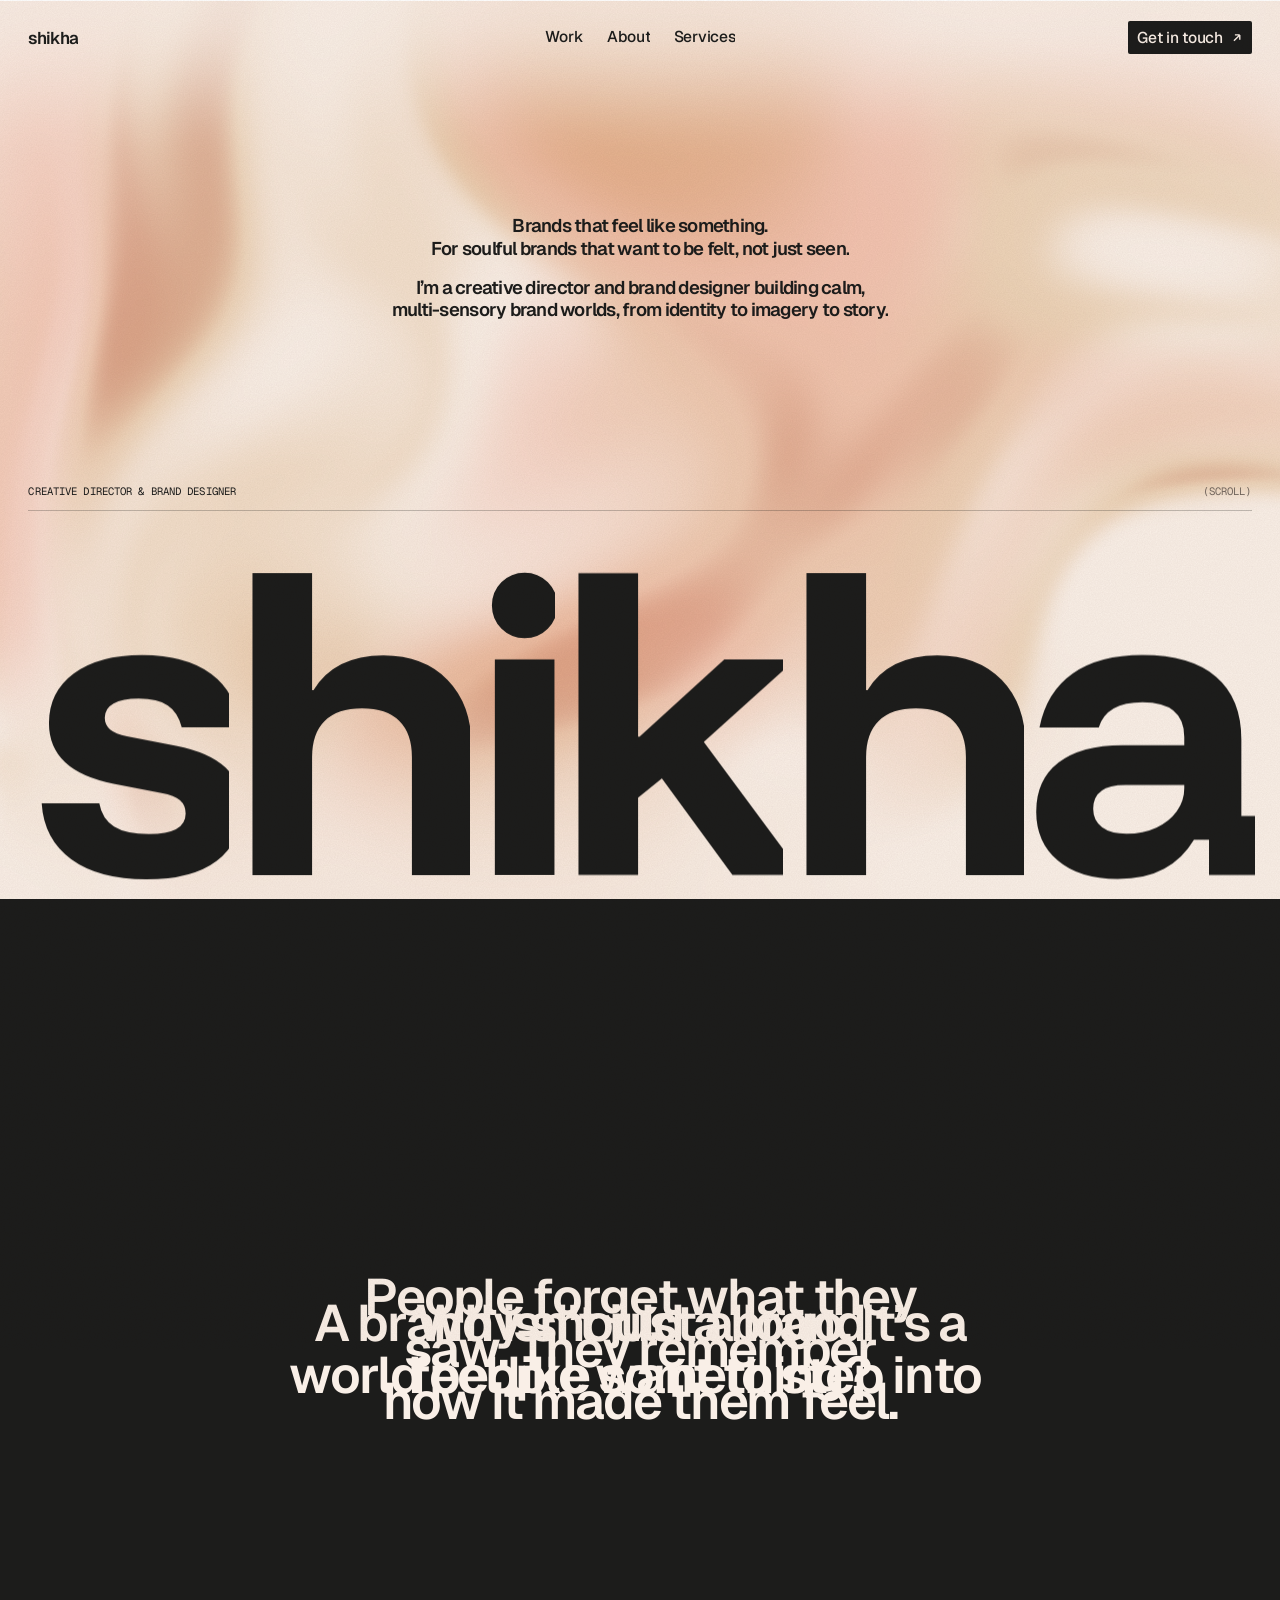
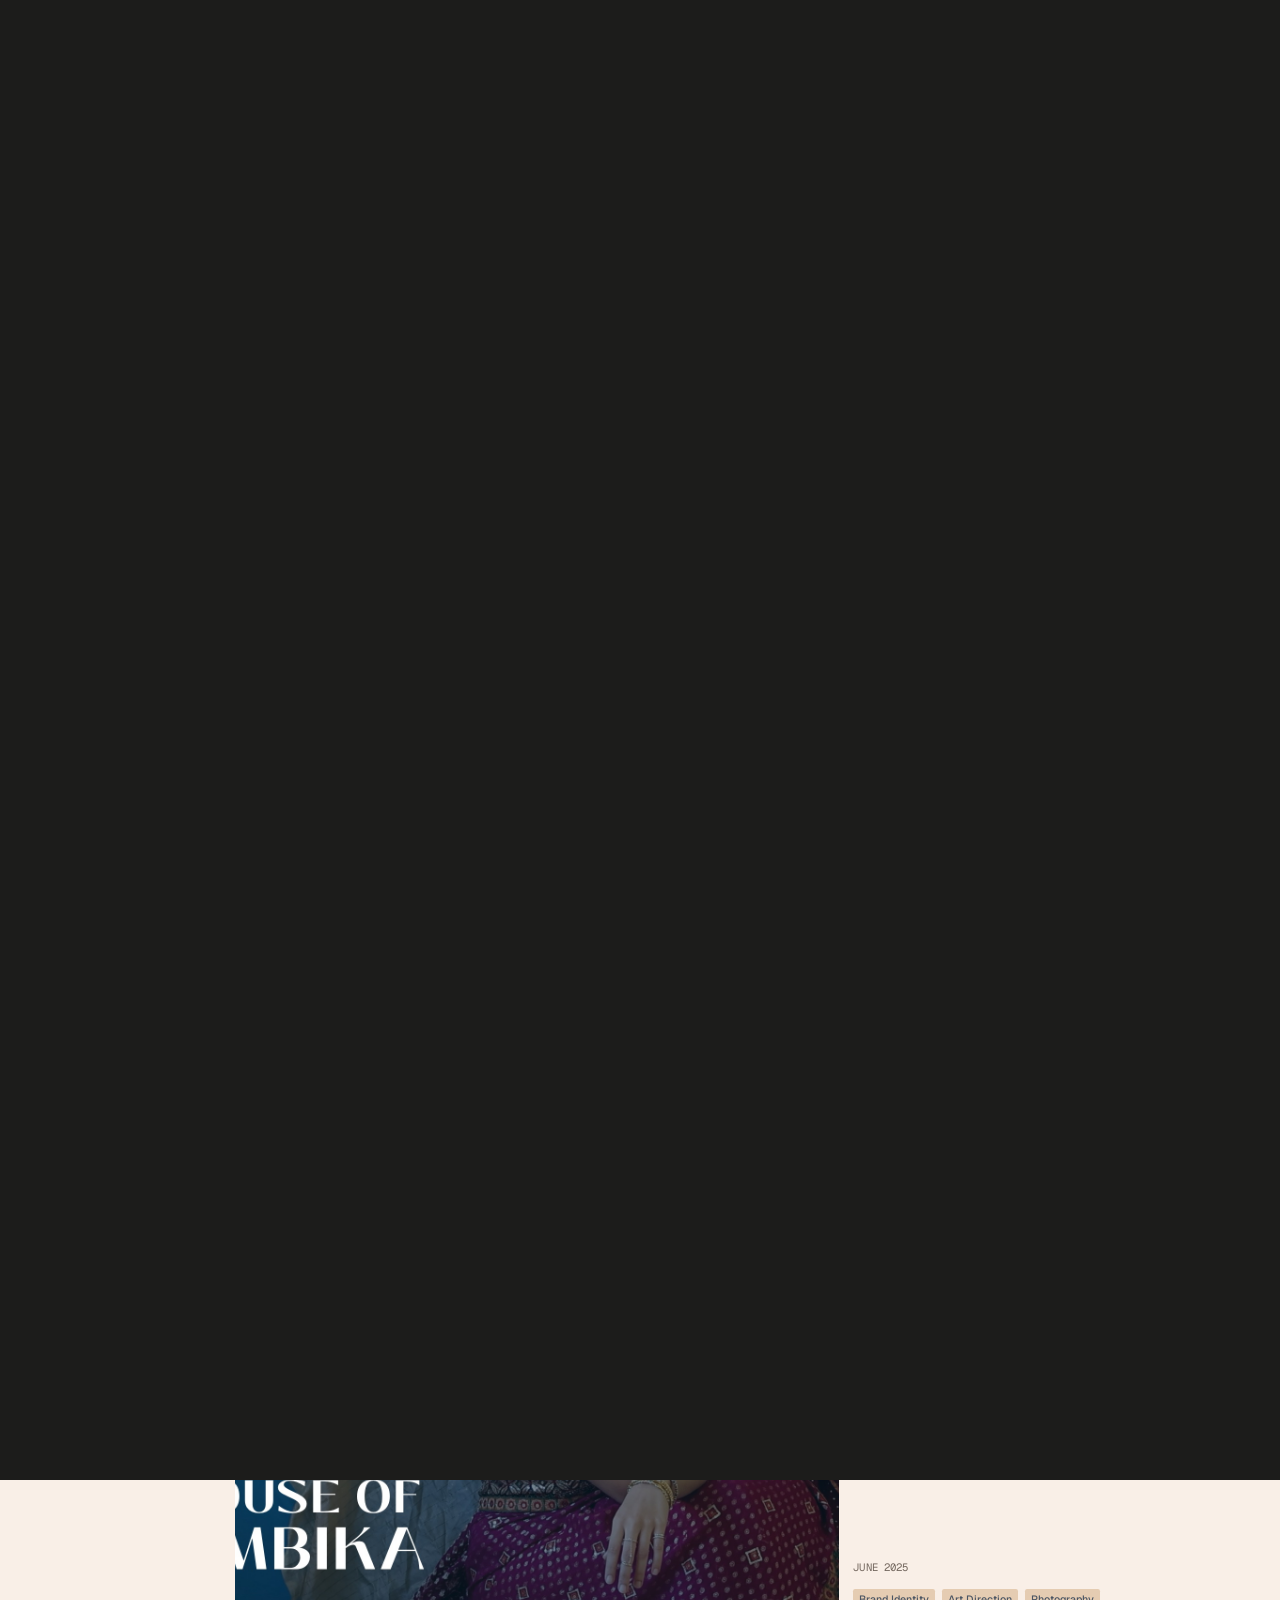
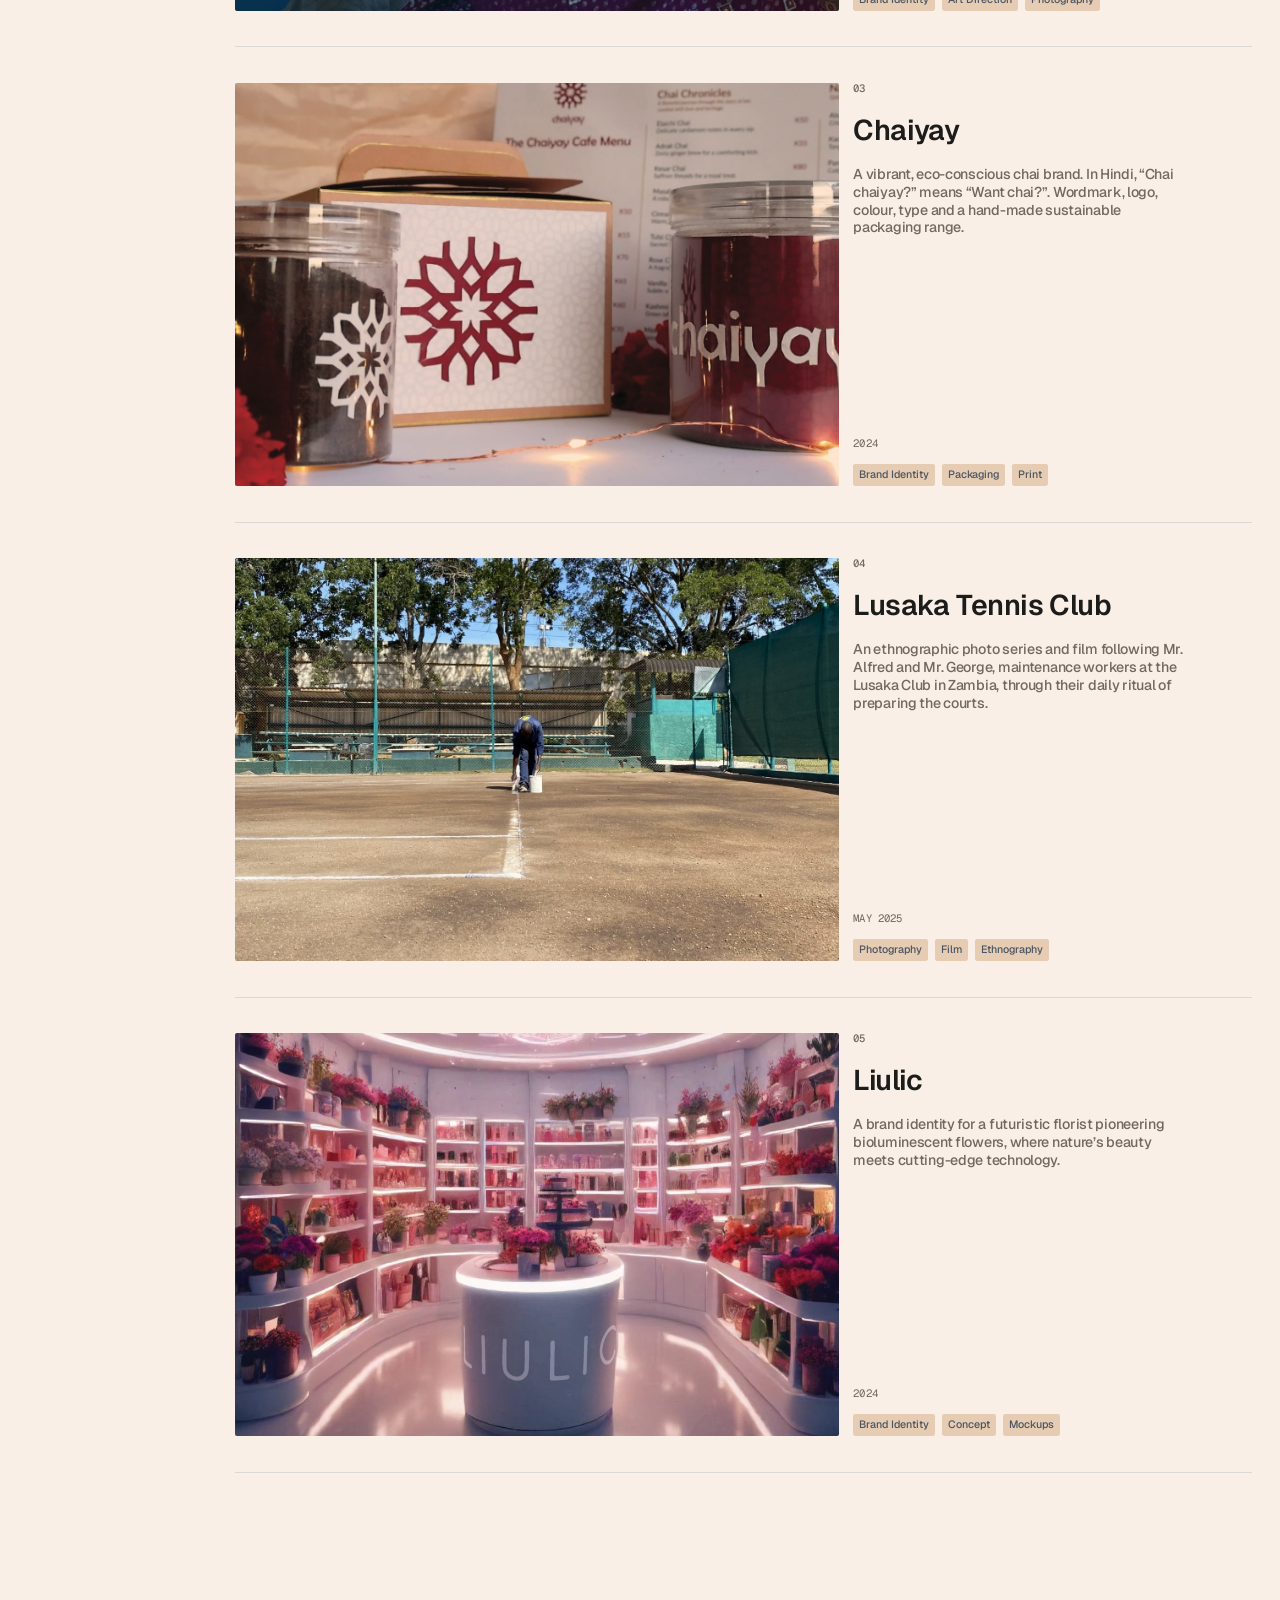
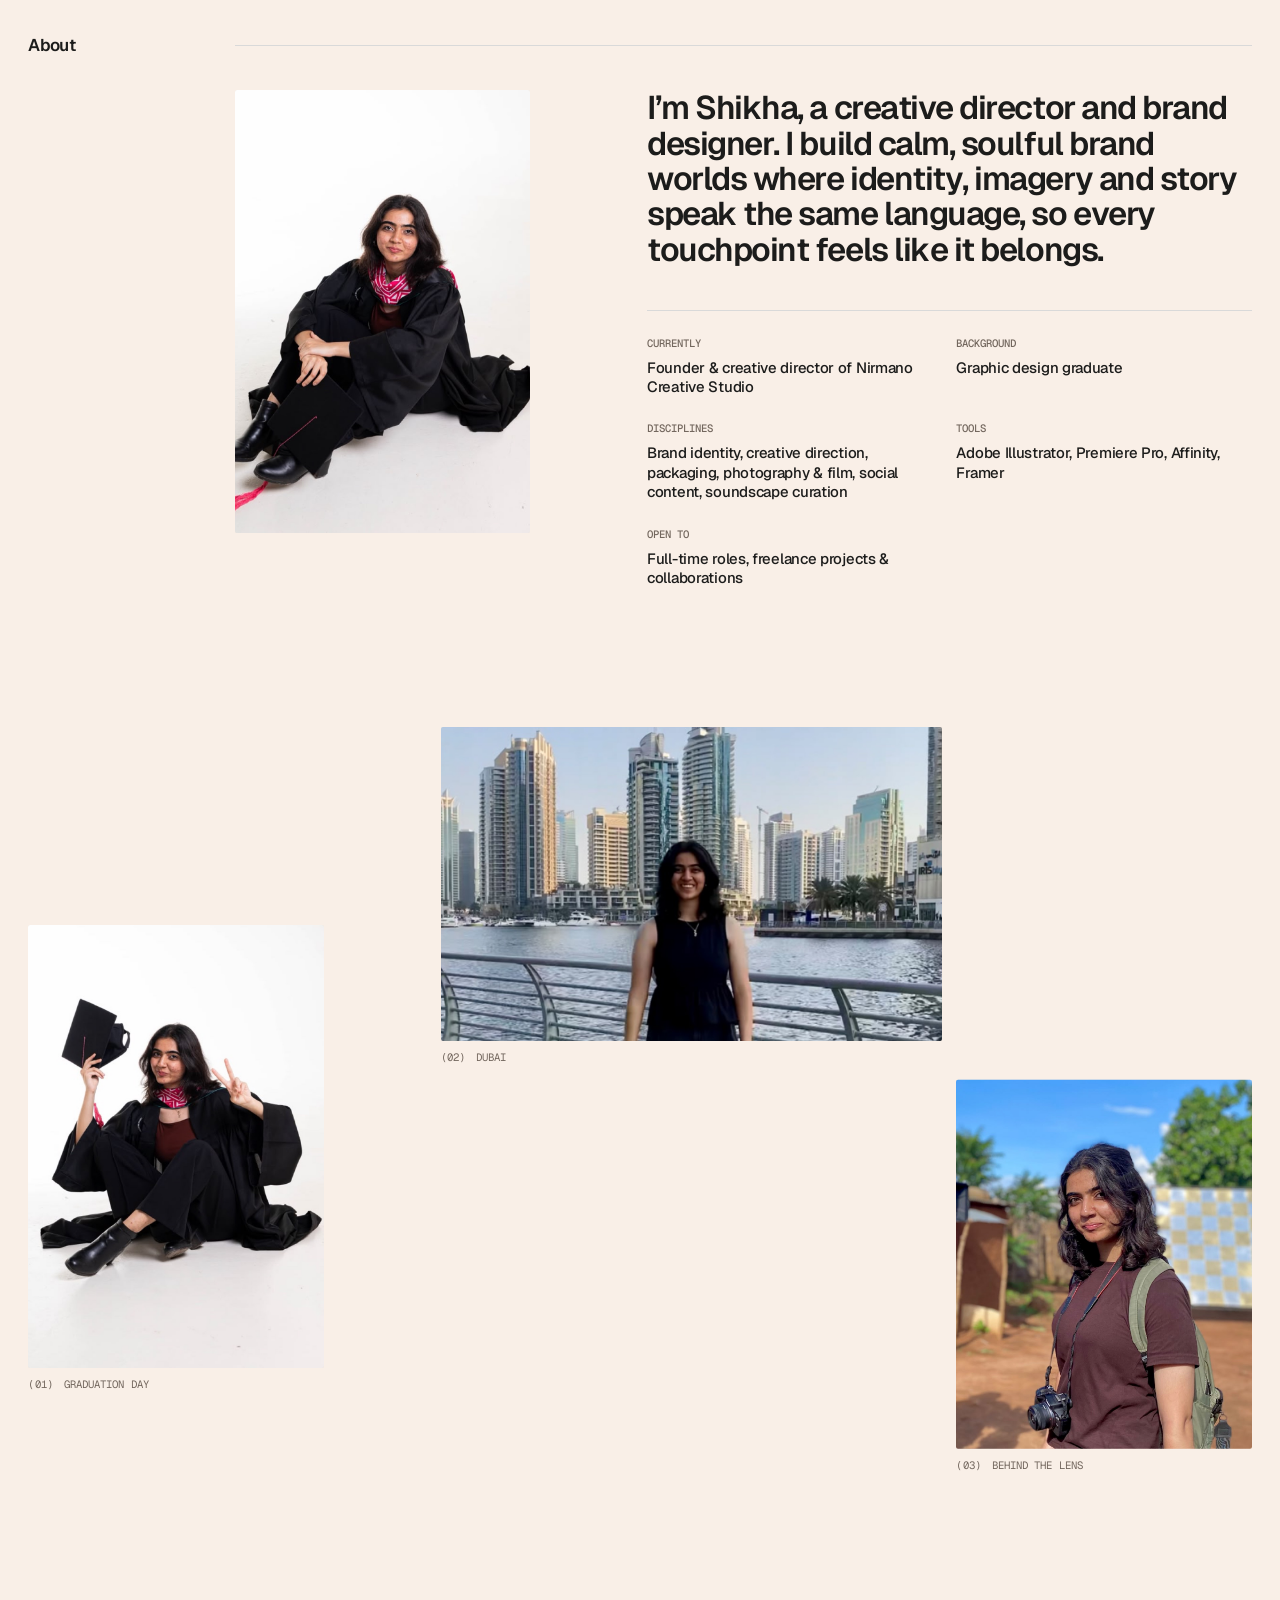
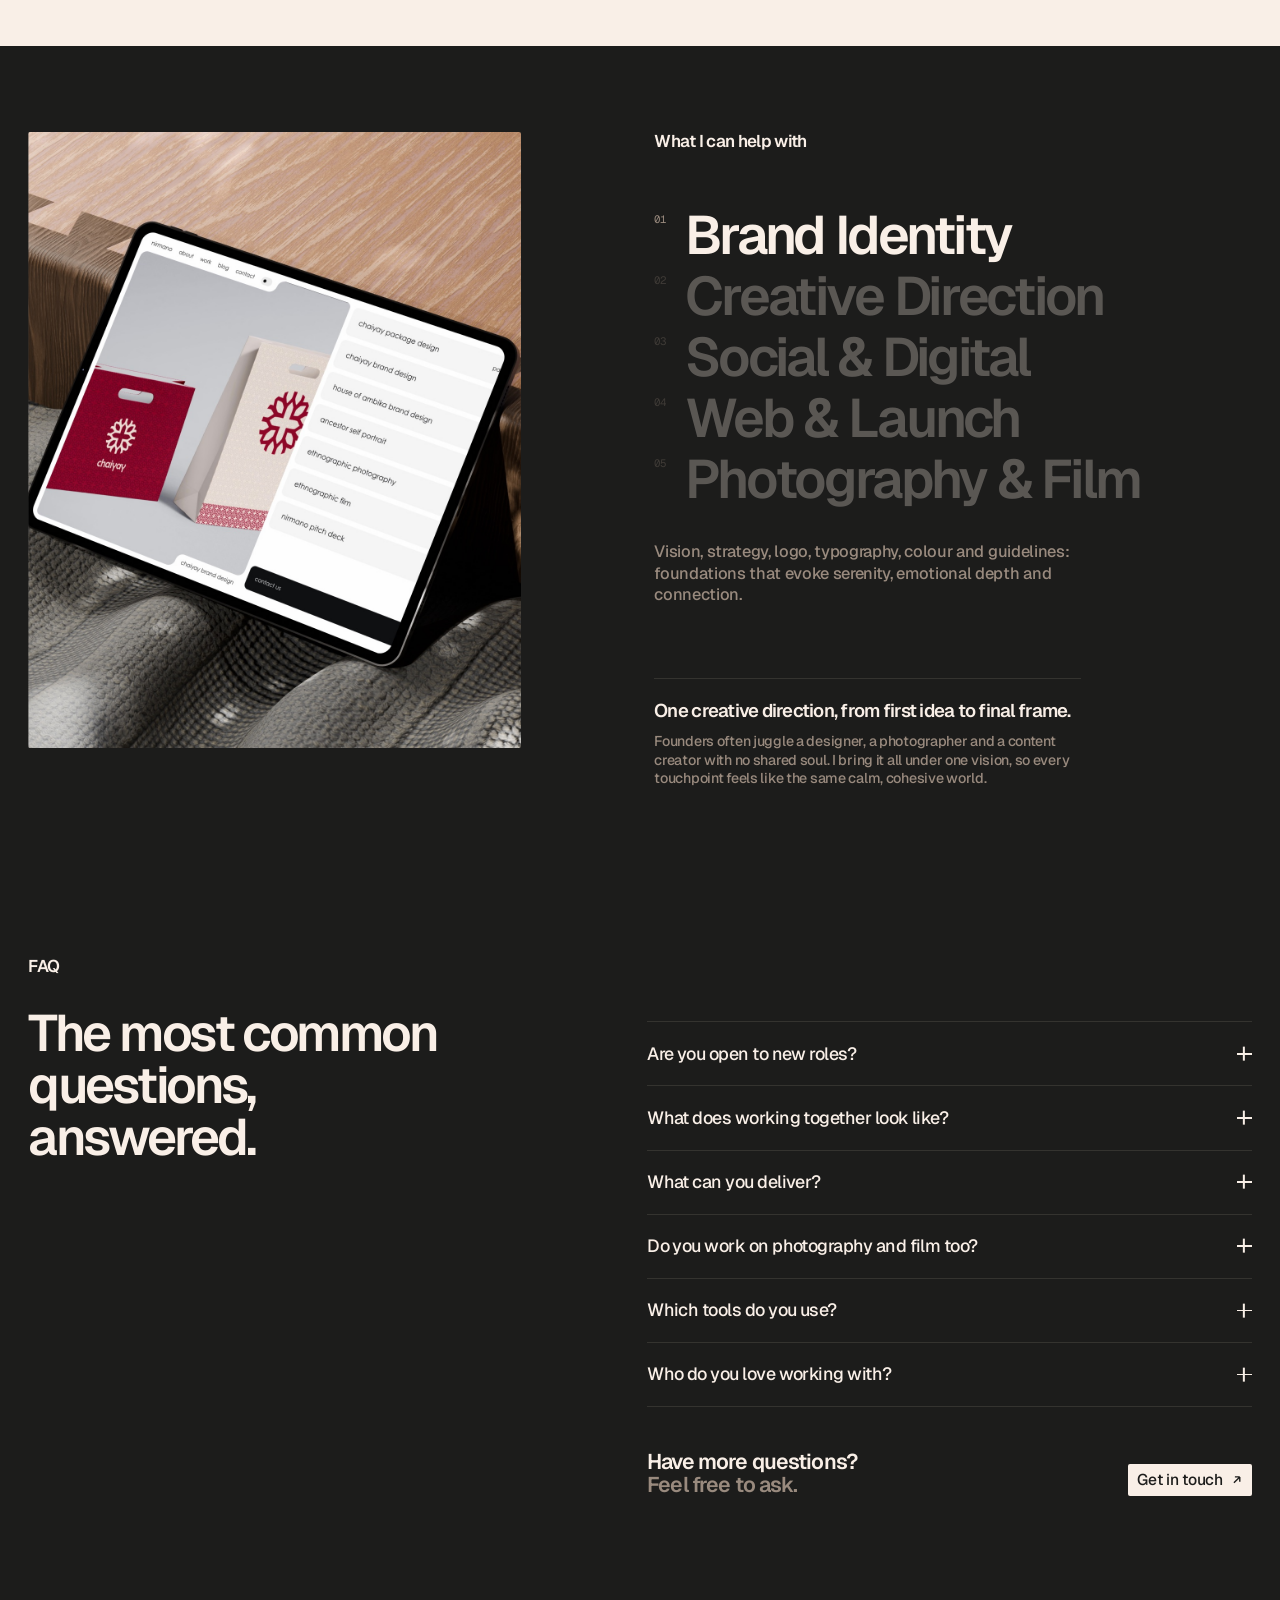
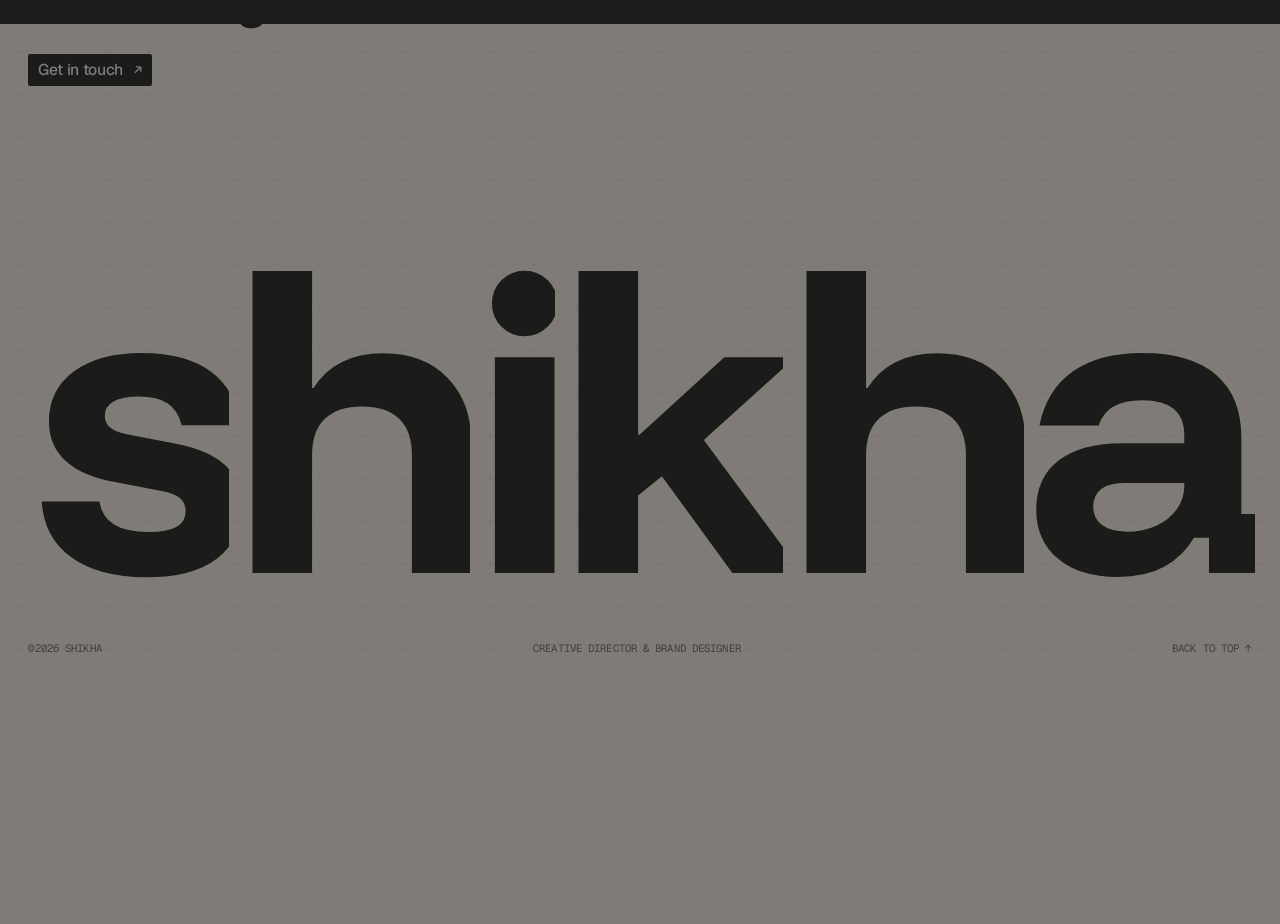
==== index.html @ 26a270e4 "Portfolio site: home, case studies, motion and content Static HTML/CSS/JS portfolio for shikha: WebG" ====
<!DOCTYPE html>
<html lang="en">
<head>
  <meta charset="utf-8">
  <meta name="viewport" content="width=device-width, initial-scale=1, viewport-fit=cover">
  <title>shikha | creative director &amp; brand designer</title>
  <meta name="description" content="shikha is a creative director and brand designer building calm, multi-sensory brand worlds: identity, imagery and story. Founder of Nirmano Creative Studio.">
  <meta name="theme-color" content="#f9efe7">
  <meta property="og:type" content="website">
  <meta property="og:title" content="shikha | creative director &amp; brand designer">
  <meta property="og:description" content="Calm, soulful, multi-sensory brand worlds: identity, imagery and story.">
  <meta property="og:image" content="/assets/og.jpg">
  <meta name="twitter:card" content="summary_large_image">
  <link rel="icon" href="assets/favicon.svg" type="image/svg+xml">
  <link rel="apple-touch-icon" href="assets/apple-touch-icon.png">
  <link rel="preconnect" href="https://fonts.googleapis.com">
  <link rel="preconnect" href="https://fonts.gstatic.com" crossorigin>
  <link href="https://fonts.googleapis.com/css2?family=Funnel+Display:wght@400..800&family=Geist+Mono:wght@400;500&family=Geist:wght@300..700&display=swap" rel="stylesheet">
  <link rel="stylesheet" href="css/style.css">
  <script>document.documentElement.classList.add('js');</script>
  <script type="application/ld+json">
  {
    "@context": "https://schema.org",
    "@type": "Person",
    "name": "shikha",
    "jobTitle": "Creative Director & Brand Designer",
    "sameAs": ["https://www.linkedin.com/in/shikha-j/", "https://www.instagram.com/shikhalogue/"],
    "worksFor": { "@type": "Organization", "name": "Nirmano Creative Studio", "url": "https://nirmanocreativestudio.framer.website/" },
    "knowsAbout": ["Brand Identity", "Creative Direction", "Packaging Design", "Photography", "Film"]
  }
  </script>
</head>
<body data-page="home">
  <div class="grain" aria-hidden="true"></div>

  <!-- Loader -->
  <div class="loader" data-loader aria-hidden="true">
    <div class="loader__bg" data-loader-bg></div>
    <div class="loader__inner">
      <div class="loader__word" data-loader-word>shikha</div>
    </div>
    <div class="loader__bar"><div class="loader__progress" data-loader-progress></div></div>
  </div>

  <div data-chrome-top></div>

  <main id="top">
    <!-- HERO -->
    <section class="hero" data-theme-section="light" data-hero>
      <canvas class="hero__gl" data-hero-gl aria-hidden="true"></canvas>
      <div class="hero__center">
        <h1 class="hero__title" data-hero-title></h1>
        <p class="hero__text" data-hero-text></p>
      </div>
      <div class="hero__bottom container">
        <div class="hero__label-row">
          <span class="mono" data-hero-label></span>
          <span class="mono hero__scroll">(scroll)</span>
        </div>
        <div class="hero__divider" data-hero-divider></div>
        <div class="bigname" data-fit-name data-hero-name aria-hidden="true"></div>
      </div>
      <div class="shutter" data-shutter="cover" data-shutter-color="dark" data-rows="14" data-rows-mobile="8"></div>
    </section>

    <!-- STICKY STATEMENTS -->
    <section class="sticky section-dark" data-theme-section="dark" data-sticky-wrap>
      <div class="sticky__container">
        <div class="sticky__inner" data-sticky-inner></div>
      </div>
    </section>

    <!-- WORK -->
    <section class="work" id="work" data-theme-section="light">
      <div class="shutter shutter--top" data-shutter="reveal" data-shutter-color="dark" data-rows="14" data-rows-mobile="8"></div>
      <div class="container">
        <div class="label-row">
          <div class="label">Selected work</div>
          <div class="label-row__divider"></div>
        </div>
        <div class="work__list" data-work-list></div>
      </div>
    </section>

    <!-- ABOUT -->
    <section class="about" id="about" data-theme-section="light">
      <div class="container">
        <div class="label-row">
          <div class="label">About</div>
          <div class="label-row__divider"></div>
        </div>
        <div class="about__grid">
          <figure class="about__portrait" data-about-portrait></figure>
          <div class="about__content">
            <p class="about__lead" data-highlight data-about-lead></p>
            <dl class="about__facts" data-about-facts></dl>
          </div>
        </div>
        <div class="about__photos" data-about-photos></div>
      </div>
      <div class="shutter shutter--bottom" data-shutter="cover" data-shutter-color="dark" data-rows="14" data-rows-mobile="8"></div>
    </section>

    <!-- SERVICES -->
    <section class="services section-dark" id="services" data-theme-section="dark">
      <div class="container services__grid">
        <div class="services__media" data-services-media></div>
        <div class="services__content">
          <div class="label label--light">What I can help with</div>
          <ol class="services__list" data-services-list></ol>
          <p class="services__detail" data-services-detail aria-live="polite"></p>
          <div class="services__note" data-services-note></div>
        </div>
      </div>
    </section>

    <!-- FAQ -->
    <section class="faq section-dark" data-theme-section="dark">
      <div class="container faq__grid">
        <div class="faq__title-wrap">
          <div class="label label--light">FAQ</div>
          <h2 class="faq__title" data-split="heading">The most common questions, answered.</h2>
        </div>
        <div class="faq__list" data-faq-list></div>
        <div class="faq__cta">
          <p class="faq__cta-text"><span>Have more questions?</span><span class="muted">Feel free to ask.</span></p>
          <button class="btn btn--light" data-modal-open type="button"><span class="btn__text" data-roll>Get in touch</span><svg class="btn__icon" viewBox="0 0 12 12" aria-hidden="true"><path d="M3 9L9 3M9 3H4M9 3V8" fill="none" stroke="currentColor" stroke-width="1.4"/></svg></button>
        </div>
      </div>
    </section>
  </main>

  <div data-chrome-bottom></div>

  <script src="js/vendor/gsap.min.js"></script>
  <script src="js/vendor/ScrollTrigger.min.js"></script>
  <script src="js/vendor/SplitText.min.js"></script>
  <script src="js/vendor/lenis.min.js"></script>
  <script src="js/content.js"></script>
  <script src="js/gradient.js"></script>
  <script src="js/main.js"></script>
</body>
</html>
---- css/style.css ----
/* =====================================================================
   Shikha Jaswal: portfolio
   ===================================================================== */

/* ---------- Tokens & fluid scaling ---------- */
:root {
  --light-bg: #f9efe7;
  --dark-bg: #1c1c1b;
  --lighter-black: #2b2b2b;
  --p: #998a7e;
  --p-dark: #73675e;
  --tag-bg: #e5ccb2;
  --tag-text: #4b5563;
  --divider: #d9d9d9;
  --divider-dark: #34332f;

  --font-sans: 'Geist', Arial, sans-serif;
  --font-mono: 'Geist Mono', ui-monospace, Menlo, monospace;
  --font-display: 'Funnel Display', 'Geist', Arial, sans-serif;

  --ease-out: cubic-bezier(.16, 1, .3, 1);
  --ease-in-out: cubic-bezier(.76, 0, .24, 1);

  --gutter: 2em;
  --gap: 1em;

  /* Fluid type: 16px at a 1440px-wide design, scaling with the viewport */
  --size-unit: 16;
  --size-container-ideal: 1440;
  --size-container-min: 992px;
  --size-container-max: 1920px;
  --size-container: clamp(var(--size-container-min), 100vw, var(--size-container-max));
  --size-font: calc(var(--size-container) / (var(--size-container-ideal) / var(--size-unit)));
}
@media (max-width: 991px) { :root { --size-container-ideal: 834; --size-container-min: 768px; --size-container-max: 991px; } }
@media (max-width: 767px) { :root { --size-container-ideal: 550; --size-container-min: 480px; --size-container-max: 767px; --gutter: 1.25em; } }
@media (max-width: 479px) { :root { --size-container-ideal: 390; --size-container-min: 320px; --size-container-max: 479px; --gutter: 1em; } }

/* ---------- Reset ---------- */
*, *::before, *::after { box-sizing: border-box; }
html, body { margin: 0; padding: 0; }
html { -webkit-text-size-adjust: 100%; background: var(--light-bg); }
body {
  font-family: var(--font-sans);
  font-size: var(--size-font);
  font-weight: 500;
  line-height: 1.4;
  color: var(--dark-bg);
  background: var(--light-bg);
  -webkit-font-smoothing: antialiased;
  -moz-osx-font-smoothing: grayscale;
  overflow-x: clip;
}
h1, h2, h3, h4, p, figure, dl, dd, ol, ul { margin: 0; padding: 0; }
ol, ul { list-style: none; }
a { color: inherit; text-decoration: none; }
button { font: inherit; color: inherit; background: none; border: 0; padding: 0; cursor: pointer; }
img, video { display: block; max-width: 100%; }
::selection { background: var(--tag-bg); color: var(--dark-bg); }
:focus-visible { outline: 2px solid currentColor; outline-offset: 3px; }

/* Lenis */
html.lenis, html.lenis body { height: auto; }
.lenis.lenis-stopped { overflow: clip; }
.lenis.lenis-smooth [data-lenis-prevent] { overscroll-behavior: contain; }

/* Cover the page until JS has rendered (prevents flashes) */
html.js:not(.is-ready) body::after {
  content: ''; position: fixed; inset: 0; z-index: 200; background: var(--light-bg);
}
html.js:not(.is-ready) body[data-page="project"]::after { background: var(--dark-bg); }

/* ---------- Paper grain (whole site) ---------- */
.grain {
  position: fixed; inset: -50%; z-index: 100; pointer-events: none;
  width: 200%; height: 200%;
  background-image: url("data:image/svg+xml,%3Csvg xmlns='http://www.w3.org/2000/svg' width='240' height='240'%3E%3Cfilter id='n'%3E%3CfeTurbulence type='fractalNoise' baseFrequency='.85' numOctaves='3' stitchTiles='stitch'/%3E%3CfeColorMatrix values='0 0 0 0 0.35 0 0 0 0 0.27 0 0 0 0 0.2 0 0 0 .55 0'/%3E%3C/filter%3E%3Crect width='100%25' height='100%25' filter='url(%23n)'/%3E%3C/svg%3E");
  opacity: .22;
  mix-blend-mode: multiply;
}

/* ---------- Layout helpers ---------- */
.container { position: relative; z-index: 1; width: 100%; margin: 0 auto; padding-left: var(--gutter); padding-right: var(--gutter); }
.grid-12 { display: grid; grid-template-columns: repeat(12, minmax(0, 1fr)); column-gap: var(--gap); }
.section-dark { background: var(--dark-bg); color: var(--light-bg); }
.mono { font-family: var(--font-mono); font-size: .75em; font-weight: 400; text-transform: uppercase; letter-spacing: .01em; line-height: 1.2; }
.muted { color: var(--p); }

.label-row { display: grid; grid-template-columns: repeat(12, minmax(0, 1fr)); column-gap: var(--gap); align-items: center; margin-bottom: 2.5em; }
.label { grid-column: 1 / 3; font-size: 1.2em; font-weight: 600; letter-spacing: -.04em; line-height: 1.1; }
.label--light { color: var(--light-bg); }
.label-row__divider { grid-column: 3 / 13; height: 1px; background: var(--divider); transform-origin: left center; }

/* Buttons */
.btn {
  display: inline-flex; align-items: center; gap: .55em;
  background: var(--dark-bg); color: var(--light-bg);
  padding: .4em .55em .4em .6em; border-radius: 2px;
  font-size: 1.1em; font-weight: 500; letter-spacing: -.02em; line-height: 1.3;
  transition: background-color .4s, color .4s;
}
.btn--light { background: var(--light-bg); color: var(--dark-bg); }
.btn__icon { width: .75em; height: .75em; transition: transform .5s var(--ease-out); }
.btn:hover .btn__icon { transform: rotate(45deg); }

.tag { background: var(--tag-bg); color: var(--tag-text); border-radius: .2em; padding: .5em .55em; font-size: .75em; line-height: 1.1; font-weight: 500; white-space: nowrap; }

/* Text roll on hover (letters split by JS) */
.roll { display: inline-flex; overflow: hidden; line-height: 1.3; vertical-align: top; }
.roll__c { display: inline-block; white-space: pre; text-shadow: 0 1.3em currentColor; transition: transform .55s var(--ease-out); transition-delay: calc(var(--i) * 12ms); }
a:hover .roll__c, button:hover .roll__c, [data-roll-hover]:hover .roll__c { transform: translateY(-1.3em); }

/* Underline link */
.u-link { position: relative; }
.u-link::after { content: ''; position: absolute; left: 0; right: 0; bottom: -.05em; height: 1px; background: currentColor; transform: scaleX(0); transform-origin: right; transition: transform .5s var(--ease-out); }
.u-link:hover::after { transform: scaleX(1); transform-origin: left; }

.sr-only { position: absolute !important; width: 1px; height: 1px; padding: 0; margin: -1px; overflow: hidden; clip: rect(0 0 0 0); white-space: nowrap; border: 0; }

/* Split-text helpers */
.line-mask { overflow: clip; padding-bottom: .08em; margin-bottom: -.08em; }

/* =====================================================================
   LOADER
   ===================================================================== */
.loader { position: fixed; inset: 0; z-index: 150; pointer-events: none; }
.loader__bg { position: absolute; inset: 0; background: var(--light-bg); }
.loader__inner { position: absolute; inset: 0; display: grid; place-items: center; }
.loader__word { grid-area: 1 / 1; font-family: var(--font-display); font-weight: 700; font-size: 3.2em; letter-spacing: -.045em; line-height: 1; visibility: hidden; }
.loader__bar { position: absolute; left: var(--gutter); right: var(--gutter); bottom: 2em; height: 1px; background: rgba(28,28,27,.12); }
.loader__progress { height: 100%; background: var(--dark-bg); transform: scaleX(0); transform-origin: left; }
.loader.is-done { display: none; }

/* =====================================================================
   NAV
   ===================================================================== */
.nav {
  position: fixed; top: 0; left: 0; right: 0; z-index: 60;
  display: grid; grid-template-columns: 1fr auto 1fr; align-items: center;
  padding: calc(1.5em + env(safe-area-inset-top, 0px)) var(--gutter) 1.5em;
  color: var(--dark-bg); transition: color .45s;
  pointer-events: none;
}
.nav > * { pointer-events: auto; }
.nav[data-theme-nav="dark"] { color: var(--light-bg); }
.nav__logo { justify-self: start; font-size: 1.2em; font-weight: 600; letter-spacing: -.05em; line-height: 1.2; }
.nav__links { display: flex; gap: 1.5em; font-size: 1.1em; letter-spacing: -.02em; }
.nav__right { justify-self: end; display: flex; align-items: center; gap: .75em; }
.nav .btn { transition: background-color .45s, color .45s; }
.nav[data-theme-nav="dark"] .btn { background: var(--light-bg); color: var(--dark-bg); }
.nav__menu-btn { display: none; font-size: 1.1em; }

.menu {
  position: fixed; inset: 0; z-index: 55; background: var(--dark-bg); color: var(--light-bg);
  display: flex; flex-direction: column; justify-content: flex-end; gap: 2em;
  padding: 6em var(--gutter) calc(2em + env(safe-area-inset-bottom, 0px));
  clip-path: inset(0 0 100% 0); transition: clip-path .7s var(--ease-in-out); visibility: hidden;
}
.menu.is-open { clip-path: inset(0 0 0 0); visibility: visible; }
.menu__links { display: flex; flex-direction: column; gap: .1em; font-size: 3.4em; font-weight: 600; letter-spacing: -.05em; line-height: 1.05; }
.menu__social { display: flex; gap: 1.25em; font-size: 1.1em; color: var(--p); }

/* =====================================================================
   HERO
   ===================================================================== */
.hero { position: relative; height: 100svh; min-height: 34em; overflow: hidden; background: var(--light-bg); display: flex; flex-direction: column; }
.hero__gl { position: absolute; inset: 0; width: 100%; height: 100%; }
.hero__center {
  position: relative; flex: 1 1 auto; z-index: 2;
  display: flex; flex-direction: column; align-items: center; justify-content: center; gap: 1.2em;
  padding: 5em var(--gutter) 1.5em; text-align: center; pointer-events: none;
}
.hero__title, .hero__text { font-size: 1.3em; font-weight: 600; letter-spacing: -.04em; line-height: 1.2; max-width: 27em; }
.hero__title span { display: block; }
.hero__bottom { position: relative; z-index: 2; padding-bottom: 1.25em; }
.hero__label-row { display: flex; justify-content: space-between; align-items: flex-end; }
.hero__divider { height: 1px; background: rgba(28,28,27,.25); margin: .9em 0 .6em; transform-origin: left center; }
.hero__scroll { color: var(--p-dark); }

.bigname {
  font-family: var(--font-display); font-weight: 700; letter-spacing: -.055em; line-height: .78;
  white-space: nowrap; display: flex; justify-content: space-between; gap: .25em;
  font-size: 15vw; /* refined by JS to fit the width exactly */
  padding-top: .06em;
}
.bigname__word { display: inline-flex; }
.bigname .char-mask { overflow: clip; display: inline-block; padding-bottom: .2em; margin-bottom: -.2em; }
.bigname .char { display: inline-block; will-change: transform; }

/* =====================================================================
   SHUTTER TRANSITIONS
   ===================================================================== */
.shutter { position: absolute; inset: 0; z-index: 10; pointer-events: none; display: flex; flex-direction: column; }
.shutter--top { bottom: auto; height: 100vh; }
.shutter--bottom { top: auto; height: 100vh; }
.shutter__row { flex: 1 1 0; background: var(--dark-bg); transform: scaleY(0); margin-bottom: -1px; will-change: transform; }
.shutter[data-shutter-color="light"] .shutter__row { background: var(--light-bg); }
.shutter[data-shutter="reveal"] .shutter__row { transform: scaleY(1); transform-origin: top center; }
.shutter[data-shutter="cover"] .shutter__row { transform-origin: bottom center; }

/* =====================================================================
   STICKY STATEMENTS
   ===================================================================== */
.sticky { position: relative; height: 320vh; background: var(--dark-bg); margin-top: -1px; }
.sticky__container { position: sticky; top: 0; height: 100vh; height: 100svh; display: flex; align-items: center; justify-content: center; padding: 0 var(--gutter); }
.sticky__inner { display: grid; width: 100%; max-width: 50em; text-align: center; }
.sticky__el {
  grid-area: 1 / 1; align-self: center;
  color: var(--light-bg); font-size: 3.6em; font-weight: 600; letter-spacing: -.045em; line-height: 1.02;
  user-select: none; visibility: hidden; text-wrap: balance;
}
.sticky__el .word { white-space: nowrap; }

/* =====================================================================
   WORK
   ===================================================================== */
.work { position: relative; background: var(--light-bg); padding: 7em 0 4em; }
.work__list { display: flex; flex-direction: column; }
.work__item { display: grid; grid-template-columns: repeat(12, minmax(0, 1fr)); column-gap: var(--gap); cursor: pointer; }
.work__media { grid-column: 3 / 9; position: relative; overflow: clip; border-radius: 2px; aspect-ratio: 3 / 2; background: #e9dccf; }
.work__parallax { position: absolute; left: 0; right: 0; top: -9%; bottom: -9%; }
.work__img { width: 100%; height: 100%; object-fit: cover; transition: filter .45s, transform 1.2s var(--ease-out); }
.work__video, .work__slides { position: absolute; inset: 0; z-index: 2; opacity: 0; transition: opacity .45s; pointer-events: none; }
.work__video { width: 100%; height: 100%; object-fit: cover; }
.work__slides img { position: absolute; inset: 0; width: 100%; height: 100%; object-fit: cover; opacity: 0; }
.work__slides img.is-active { opacity: 1; }
.work__item.is-hover .work__img { filter: blur(6px); transform: scale(1.04); }
.work__item.is-hover .work__video, .work__item.is-hover .work__slides { opacity: 1; }

.work__desc { grid-column: 9 / 13; display: flex; flex-direction: column; justify-content: space-between; gap: 2em; }
.work__head { display: flex; flex-direction: column; gap: 1.5em; letter-spacing: -.04em; }
.work__num { font-family: var(--font-mono); font-size: .75em; line-height: 1; color: var(--p-dark); letter-spacing: 0; }
.work__title { font-size: 2em; font-weight: 600; line-height: 1.05; }
.work__p { color: var(--p-dark); line-height: 1.25; max-width: 23.5em; letter-spacing: -.02em; }
.work__meta { display: flex; flex-direction: column; gap: 1em; }
.work__year { color: var(--p-dark); }
.work__tags { display: flex; flex-wrap: wrap; gap: .5em; }
.work__divider-row { display: grid; grid-template-columns: repeat(12, minmax(0, 1fr)); column-gap: var(--gap); }
.work__divider { grid-column: 3 / 13; height: 1px; background: var(--divider); margin: 2.5em 0; transform-origin: left center; }

/* Custom cursor */
.cursor { position: fixed; top: 0; left: 0; z-index: 90; pointer-events: none; }
.cursor__pill {
  display: inline-flex; align-items: center; gap: .5em;
  background: var(--dark-bg); color: var(--light-bg);
  padding: .5em .65em; border-radius: 2px; font-size: .95em; font-weight: 500; letter-spacing: -.02em; white-space: nowrap;
  transform: translate(14px, 14px) scale(0); transform-origin: top left;
  transition: transform .45s var(--ease-out), background-color .3s, color .3s;
}
.cursor[data-state="active"] .cursor__pill { transform: translate(14px, 14px) scale(1); }
.cursor[data-state="active-edge"] .cursor__pill { transform: translate(calc(-100% - 14px), 14px) scale(1); transform-origin: top right; }
.cursor[data-theme="on-image"] .cursor__pill { background: var(--light-bg); color: var(--dark-bg); }

/* =====================================================================
   ABOUT
   ===================================================================== */
.about { position: relative; background: var(--light-bg); padding: 5em 0 16em; }
.about__grid { display: grid; grid-template-columns: repeat(12, minmax(0, 1fr)); column-gap: var(--gap); align-items: start; }
.about__portrait { grid-column: 3 / 6; position: relative; overflow: clip; border-radius: 2px; aspect-ratio: 2 / 3; background: #ece2d8; }
.about__portrait img, .about__photo-media img { position: absolute; left: 0; width: 100%; top: -8%; height: 116%; object-fit: cover; }
.about__content { grid-column: 7 / 13; display: flex; flex-direction: column; gap: 3em; }
.about__lead { font-size: 2.3em; font-weight: 600; letter-spacing: -.045em; line-height: 1.08; }
.about__facts { display: grid; grid-template-columns: 1fr 1fr; gap: 1.75em var(--gap); border-top: 1px solid var(--divider); padding-top: 1.75em; }
.about__facts div { display: flex; flex-direction: column; gap: .5em; }
.about__facts dt { font-family: var(--font-mono); font-size: .75em; text-transform: uppercase; color: var(--p-dark); }
.about__facts dd { font-size: 1.05em; line-height: 1.3; letter-spacing: -.02em; }
.about__photos { display: grid; grid-template-columns: repeat(12, minmax(0, 1fr)); column-gap: var(--gap); margin-top: 9em; align-items: start; }
.about__photo { display: flex; flex-direction: column; gap: .7em; }
.about__photo-media { position: relative; overflow: clip; border-radius: 2px; background: #ece2d8; }
.about__photo:nth-child(1) { grid-column: 1 / 4; margin-top: 12em; }
.about__photo:nth-child(1) .about__photo-media { aspect-ratio: 2 / 3; }
.about__photo:nth-child(2) { grid-column: 5 / 10; }
.about__photo:nth-child(2) .about__photo-media { aspect-ratio: 16 / 10; }
.about__photo:nth-child(3) { grid-column: 10 / 13; margin-top: 22em; }
.about__photo:nth-child(3) .about__photo-media { aspect-ratio: 4 / 5; }
.about__photo figcaption { display: flex; gap: 1em; color: var(--p-dark); }

/* =====================================================================
   SERVICES
   ===================================================================== */
.services { position: relative; padding: 6em 0 7em; margin-top: -1px; }
.services__grid { display: grid; grid-template-columns: repeat(12, minmax(0, 1fr)); column-gap: 2em; align-items: start; }
.services__media { grid-column: 1 / 6; position: sticky; top: 6em; aspect-ratio: 4 / 5; border-radius: 2px; overflow: hidden; background: var(--lighter-black); }
.services__item { position: absolute; inset: 0; clip-path: inset(100% 0 0 0); }
.services__item.is-active { z-index: 2; }
.services__item img, .services__item video { width: 100%; height: 100%; object-fit: cover; }
.services__content { grid-column: 7 / 13; display: flex; flex-direction: column; min-height: 100%; }
.services__list { margin-top: 1.1em; display: flex; flex-direction: column; gap: .12em; font-size: 3.8em; font-weight: 600; letter-spacing: -.05em; line-height: .95; }
.services__list li { display: flex; align-items: flex-start; gap: .35em; opacity: .28; transition: opacity .45s; cursor: default; padding-bottom: .06em; }
.services__list li.is-active { opacity: 1; }
.services__list .services__num { font-family: var(--font-mono); font-size: .2em; font-weight: 400; letter-spacing: 0; padding-top: .35em; color: var(--p); }
.services__detail { margin-top: 2em; max-width: 26em; min-height: 4em; color: var(--p); font-size: 1.15em; line-height: 1.3; letter-spacing: -.02em; }
.services__note { margin-top: 5em; padding-top: 1.5em; border-top: 1px solid var(--divider-dark); max-width: 30em; display: flex; flex-direction: column; gap: .75em; letter-spacing: -.02em; line-height: 1.3; }
.services__note strong { font-size: 1.3em; font-weight: 600; letter-spacing: -.04em; line-height: 1.15; }
.services__note p { color: var(--p); }

/* =====================================================================
   FAQ
   ===================================================================== */
.faq { position: relative; padding: 5em 0 9em; margin-top: -1px; }
.faq__grid { display: grid; grid-template-columns: repeat(12, minmax(0, 1fr)); column-gap: var(--gap); align-items: start; }
.faq__title-wrap { grid-column: 1 / 6; position: sticky; top: 7em; }
.faq__title { margin-top: .6em; font-size: 3.6em; font-weight: 600; letter-spacing: -.05em; line-height: 1.02; max-width: 8em; }
.faq__list { grid-column: 7 / 13; margin-top: 4.5em; border-bottom: 1px solid var(--divider-dark); }
.faq__item { border-top: 1px solid var(--divider-dark); }
.faq__q { width: 100%; display: flex; justify-content: space-between; align-items: center; gap: 1em; padding: 1.15em 0; text-align: left; font-size: 1.25em; font-weight: 500; letter-spacing: -.03em; line-height: 1.25; }
.faq__icon { position: relative; flex: 0 0 auto; width: .8em; height: .8em; }
.faq__icon::before, .faq__icon::after { content: ''; position: absolute; left: 0; right: 0; top: 50%; height: 1.5px; margin-top: -.75px; background: currentColor; transition: transform .5s var(--ease-out); }
.faq__icon::after { transform: rotate(90deg); }
.faq__item.is-open .faq__icon::after { transform: rotate(0deg); }
.faq__a { height: 0; overflow: hidden; }
.faq__a p { padding: 0 2.5em 1.6em 0; color: var(--p); line-height: 1.4; max-width: 34em; letter-spacing: -.01em; font-size: 1.05em; }
.faq__cta { grid-column: 7 / 13; margin-top: 3em; display: flex; justify-content: space-between; align-items: flex-end; gap: 2em; }
.faq__cta-text { display: flex; flex-direction: column; font-size: 1.5em; font-weight: 600; letter-spacing: -.04em; line-height: 1.1; }

/* =====================================================================
   FOOTER
   ===================================================================== */
.footer { position: relative; overflow: hidden; background: var(--light-bg); color: var(--dark-bg); }
.footer__inner { position: relative; min-height: 100svh; display: flex; flex-direction: column; justify-content: space-between; gap: 5em; padding: 7em var(--gutter) calc(1.25em + env(safe-area-inset-bottom, 0px)); }
.footer__dots { position: absolute; inset: 0; width: 100%; height: 100%; pointer-events: none; }
.footer__top { position: relative; display: grid; grid-template-columns: repeat(12, minmax(0, 1fr)); column-gap: var(--gap); row-gap: 4em; }
.footer__cta { grid-column: 1 / 7; display: flex; flex-direction: column; align-items: flex-start; gap: 1.75em; }
.footer__cta h2 { font-size: 3.6em; font-weight: 600; letter-spacing: -.05em; line-height: 1.02; max-width: 9.5em; }
.footer__cols { grid-column: 8 / 13; display: grid; grid-template-columns: repeat(3, minmax(0, 1fr)); gap: var(--gap); }
.footer__col { display: flex; flex-direction: column; align-items: flex-start; gap: .35em; font-size: 1.1em; letter-spacing: -.02em; }
.footer__col .mono { color: var(--p-dark); margin-bottom: .9em; font-size: .7em; }
.footer__copy-email { color: var(--p-dark); font-size: .85em; text-align: left; overflow-wrap: anywhere; }
.footer__bottom-wrap { position: relative; display: flex; flex-direction: column; gap: calc(1.25em + 3.4vw); }
.footer__bottom { display: flex; justify-content: space-between; align-items: center; gap: 1em; color: var(--p-dark); }
.footer__dark { position: absolute; inset: 0; background: var(--dark-bg); pointer-events: none; opacity: 0; z-index: 3; }

/* =====================================================================
   MODAL (Get in touch)
   ===================================================================== */
.modal { position: fixed; inset: 0; z-index: 95; display: grid; place-items: center; padding: var(--gutter); visibility: hidden; pointer-events: none; }
.modal.is-open { visibility: visible; pointer-events: auto; }
.modal__backdrop { position: absolute; inset: 0; background: rgba(28, 28, 27, .45); backdrop-filter: blur(8px); -webkit-backdrop-filter: blur(8px); opacity: 0; transition: opacity .5s; }
.modal.is-open .modal__backdrop { opacity: 1; }
.modal__card {
  position: relative; width: 100%; max-width: 42em; max-height: 90svh; overflow: auto;
  background: var(--dark-bg); color: var(--light-bg); border: 1px solid var(--lighter-black); border-radius: .5em;
  padding: 1.75em; display: flex; flex-direction: column; gap: 2.5em;
  transform: translateY(1.5em) scale(.98); opacity: 0; transition: transform .6s var(--ease-out), opacity .4s;
}
.modal.is-open .modal__card { transform: none; opacity: 1; }
.modal__head { display: flex; justify-content: space-between; align-items: flex-start; gap: 1em; }
.modal__close { width: 2em; height: 2em; display: grid; place-items: center; border-radius: 2px; background: var(--lighter-black); transition: transform .5s var(--ease-out); }
.modal__close:hover { transform: rotate(90deg); }
.modal__close svg { width: .9em; height: .9em; }
.modal__title { font-size: 2.8em; font-weight: 600; letter-spacing: -.05em; line-height: 1.02; }
.modal__text { color: var(--p); font-size: 1.1em; line-height: 1.35; max-width: 28em; letter-spacing: -.02em; }
.modal__rows { display: flex; flex-direction: column; }
.modal__row { display: flex; justify-content: space-between; align-items: center; gap: 1em; padding: 1em 0; border-top: 1px solid var(--lighter-black); font-size: 1.35em; letter-spacing: -.03em; }
.modal__row:last-child { border-bottom: 1px solid var(--lighter-black); }
.modal__row .mono { color: var(--p); font-size: .55em; }
.modal__row-left { display: flex; flex-direction: column; gap: .2em; }
.modal__copy { font-family: var(--font-mono); font-size: .55em; text-transform: uppercase; padding: .6em .7em; border-radius: 2px; background: var(--lighter-black); white-space: nowrap; }
.modal__arrow { width: .7em; height: .7em; transition: transform .5s var(--ease-out); }
.modal__row:hover .modal__arrow { transform: rotate(45deg); }

/* =====================================================================
   PAGE TRANSITION
   ===================================================================== */
.transition { position: fixed; inset: 0; z-index: 140; pointer-events: none; display: flex; flex-direction: column; }
.transition__row { flex: 1 1 0; background: var(--dark-bg); transform: scaleY(0); transform-origin: bottom center; margin-bottom: -1px; }
body[data-page="project"] .transition__row { transform: scaleY(1); }

/* =====================================================================
   CASE STUDY
   ===================================================================== */
.cs-hero { padding: 8.5em 0 3.5em; background: var(--light-bg); }
.cs-hero__top { display: flex; justify-content: space-between; align-items: center; margin-bottom: 3.5em; }
.cs-back { display: inline-flex; align-items: center; gap: .4em; font-size: 1.1em; letter-spacing: -.02em; }
.cs-back__arrow { transition: transform .5s var(--ease-out); }
.cs-back:hover .cs-back__arrow { transform: translateX(-.25em); }
.cs-title { font-family: var(--font-display); font-weight: 700; font-size: 8.4em; letter-spacing: -.035em; line-height: .86; text-wrap: balance; padding-bottom: .05em; }
.cs-hero__grid { display: grid; grid-template-columns: repeat(12, minmax(0, 1fr)); column-gap: var(--gap); margin-top: 3.5em; padding-top: 1.75em; border-top: 1px solid var(--divider); }
.cs-intro { grid-column: 1 / 8; font-size: 1.6em; font-weight: 600; letter-spacing: -.045em; line-height: 1.15; }
.cs-facts { grid-column: 9 / 13; display: flex; flex-direction: column; gap: 1.25em; }
.cs-facts div { display: grid; grid-template-columns: 7em 1fr; gap: 1em; align-items: baseline; }
.cs-facts dt { font-family: var(--font-mono); font-size: .75em; text-transform: uppercase; color: var(--p-dark); }
.cs-facts dd { letter-spacing: -.02em; line-height: 1.3; }
.cs-facts .work__tags { margin-top: .25em; }
.cs-facts .btn { align-self: flex-start; margin-top: .5em; }

.cs-cover { position: relative; margin: 0 var(--gutter); height: 82vh; min-height: 26em; overflow: clip; border-radius: 2px; background: #e9dccf; }
.cs-cover img { position: absolute; left: 0; width: 100%; top: -10%; height: 120%; object-fit: cover; }

.cs-body { padding: 1em 0 9em; background: var(--light-bg); }
.cs-block { margin-top: var(--gap); }
.cs-block--text, .cs-block--quote { margin: 7em 0 6em; }
.cs-media { position: relative; overflow: clip; border-radius: 2px; background: #e9dccf; }
.cs-media img, .cs-media video { width: 100%; height: auto; }
.cs-media--fill img, .cs-media--fill video { position: absolute; inset: 0; height: 100%; object-fit: cover; }
.cs-fig { display: flex; flex-direction: column; gap: .7em; }
.cs-fig figcaption { color: var(--p-dark); }
.cs-pair { display: grid; grid-template-columns: 1fr 1fr; gap: var(--gap); align-items: start; }
.cs-text { display: grid; grid-template-columns: repeat(12, minmax(0, 1fr)); column-gap: var(--gap); }
.cs-text h2 { grid-column: 1 / 4; font-size: 1.2em; font-weight: 600; letter-spacing: -.04em; padding-top: .4em; }
.cs-text p { grid-column: 4 / 12; font-size: 2.2em; font-weight: 600; letter-spacing: -.045em; line-height: 1.12; }
.cs-quote { display: grid; grid-template-columns: repeat(12, minmax(0, 1fr)); column-gap: var(--gap); }
.cs-quote blockquote { grid-column: 2 / 12; margin: 0; font-size: 3em; font-weight: 600; letter-spacing: -.045em; line-height: 1.05; }
.cs-quote cite { grid-column: 2 / 12; margin-top: 1.5em; font-style: normal; color: var(--p-dark); }
.cs-reels { display: grid; grid-template-columns: repeat(4, minmax(0, 1fr)); gap: var(--gap); }
.cs-reels .cs-media { aspect-ratio: 9 / 19.5; border-radius: 1.1em; }
.cs-video { position: relative; }
.cs-video__btn { position: absolute; right: 1em; bottom: 1em; z-index: 2; }

.cs-next { position: relative; padding: 6em 0 7em; overflow: hidden; }
.cs-next__link { display: block; }
.cs-next__top { display: flex; justify-content: space-between; align-items: center; margin-bottom: 2em; color: var(--p); }
.cs-next__title { font-family: var(--font-display); font-weight: 700; font-size: 8.4em; letter-spacing: -.035em; line-height: .86; display: inline-flex; align-items: flex-end; gap: .15em; text-wrap: balance; }
.cs-next__arrow { width: .45em; height: .45em; margin-bottom: .12em; transition: transform .6s var(--ease-out); flex: 0 0 auto; }
.cs-next__link:hover .cs-next__arrow { transform: rotate(45deg); }
.cs-next__media { margin-top: 3em; aspect-ratio: 21 / 9; overflow: clip; border-radius: 2px; position: relative; background: var(--lighter-black); }
.cs-next__media img { position: absolute; left: 0; width: 100%; top: -12%; height: 124%; object-fit: cover; transition: transform 1.2s var(--ease-out); }
.cs-next__link:hover .cs-next__media img { transform: scale(1.03); }

/* =====================================================================
   RESPONSIVE
   ===================================================================== */
@media (max-width: 991px) {
  .work__media { grid-column: 1 / 8; }
  .work__desc { grid-column: 8 / 13; }
  .work__divider { grid-column: 1 / 13; }
  .label { grid-column: 1 / 4; }
  .label-row__divider { grid-column: 4 / 13; }
  .about__portrait { grid-column: 1 / 5; }
  .about__content { grid-column: 6 / 13; }
  .services__media { grid-column: 1 / 6; }
  .services__list { font-size: 3em; }
  .faq__title-wrap { grid-column: 1 / 13; position: static; }
  .faq__list, .faq__cta { grid-column: 1 / 13; }
  .faq__list { margin-top: 3em; }
  .footer__cta { grid-column: 1 / 13; }
  .footer__cols { grid-column: 1 / 13; }
  .cs-intro { grid-column: 1 / 13; }
  .cs-facts { grid-column: 1 / 13; margin-top: 2.5em; }
  .cs-title, .cs-next__title { font-size: 6.4em; }
  .cs-text h2 { grid-column: 1 / 13; margin-bottom: 1em; }
  .cs-text p { grid-column: 1 / 13; }
  .cs-quote blockquote, .cs-quote cite { grid-column: 1 / 13; }
}

@media (max-width: 767px) {
  .nav { grid-template-columns: 1fr auto; padding-top: calc(1.1em + env(safe-area-inset-top, 0px)); padding-bottom: 1.1em; }
  .nav__links { display: none; }
  .nav__right .btn:not(.nav__menu-btn) { display: none; }
  .nav__menu-btn { display: inline-flex; }
  .hero__center { text-align: left; align-items: flex-start; }
  .hero__title, .hero__text { font-size: 1.35em; }
  .work { padding-top: 5em; }
  .label-row { margin-bottom: 1.75em; }
  .label { grid-column: 1 / 6; }
  .label-row__divider { grid-column: 6 / 13; }
  .work__item { row-gap: 1.25em; cursor: pointer; }
  .work__media, .work__desc { grid-column: 1 / 13; }
  .work__desc { gap: 1.5em; }
  .work__head { gap: 1em; }
  .work__title { font-size: 1.8em; }
  .about { padding-bottom: 12em; }
  .about__portrait { grid-column: 1 / 13; aspect-ratio: 4 / 5; margin-bottom: 2.5em; }
  .about__content { grid-column: 1 / 13; }
  .about__lead { font-size: 1.8em; }
  .about__facts { grid-template-columns: 1fr; }
  .about__photos { margin-top: 4em; row-gap: 2em; }
  .about__photo:nth-child(1) { grid-column: 1 / 7; margin-top: 4em; }
  .about__photo:nth-child(2) { grid-column: 1 / 13; grid-row: 1; }
  .about__photo:nth-child(3) { grid-column: 7 / 13; margin-top: 0; }
  .services__grid { row-gap: 2.5em; }
  .services__media { grid-column: 1 / 13; position: relative; top: auto; aspect-ratio: 4 / 4.4; }
  .services__content { grid-column: 1 / 13; }
  .services__list { font-size: 2.6em; }
  .services__note { margin-top: 3em; }
  .faq__title { font-size: 2.6em; }
  .faq__cta { flex-direction: column; align-items: flex-start; }
  .footer__inner { gap: 4em; padding-top: 6em; }
  .footer__cta h2 { font-size: 2.6em; }
  .footer__cols { grid-template-columns: 1fr 1fr; row-gap: 2em; }
  .footer__col:last-child { grid-column: 1 / -1; }
  .footer__bottom { flex-wrap: wrap; }
  .modal__title { font-size: 2.2em; }
  .cs-hero { padding-top: 7em; }
  .cs-title, .cs-next__title { font-size: 4em; }
  .cs-intro { font-size: 1.35em; }
  .cs-facts div { grid-template-columns: 6.5em 1fr; }
  .cs-cover { height: 60vh; min-height: 0; }
  .cs-pair { grid-template-columns: 1fr; }
  .cs-text p { font-size: 1.6em; }
  .cs-quote blockquote { font-size: 2em; }
  .cs-block--text, .cs-block--quote { margin: 4.5em 0 4em; }
  .cs-reels { grid-template-columns: 1fr 1fr; }
  .cs-next__media { aspect-ratio: 4 / 3; }
}

@media (hover: none), (pointer: coarse) {
  .work__item { cursor: pointer; }
  .cursor { display: none; }
}

@media (prefers-reduced-motion: reduce) {
  *, *::before, *::after { transition-duration: .01ms !important; animation-duration: .01ms !important; }
  .shutter { display: none; }
  .sticky { height: auto; padding: 6em 0; }
  .sticky__container { position: relative; height: auto; }
  .sticky__inner { gap: 2em; }
  .sticky__el { grid-area: auto; visibility: visible; }
}
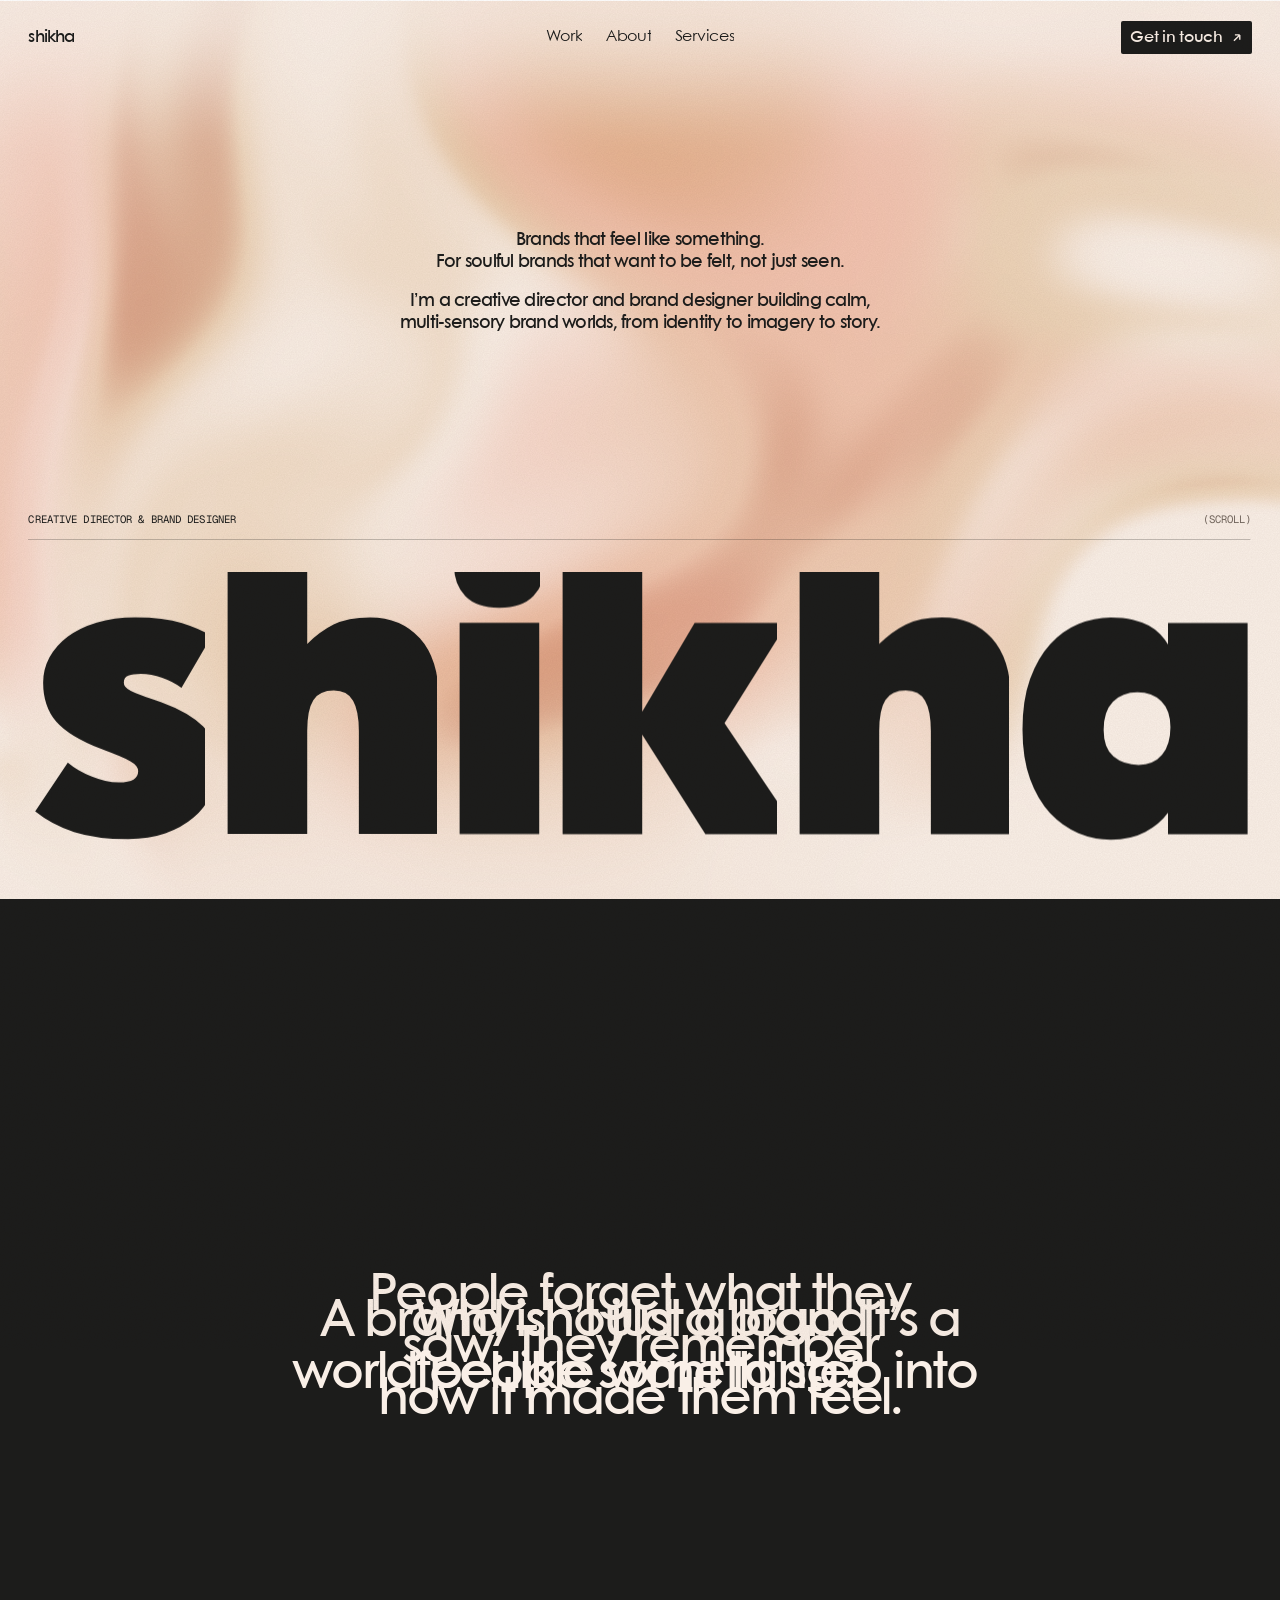
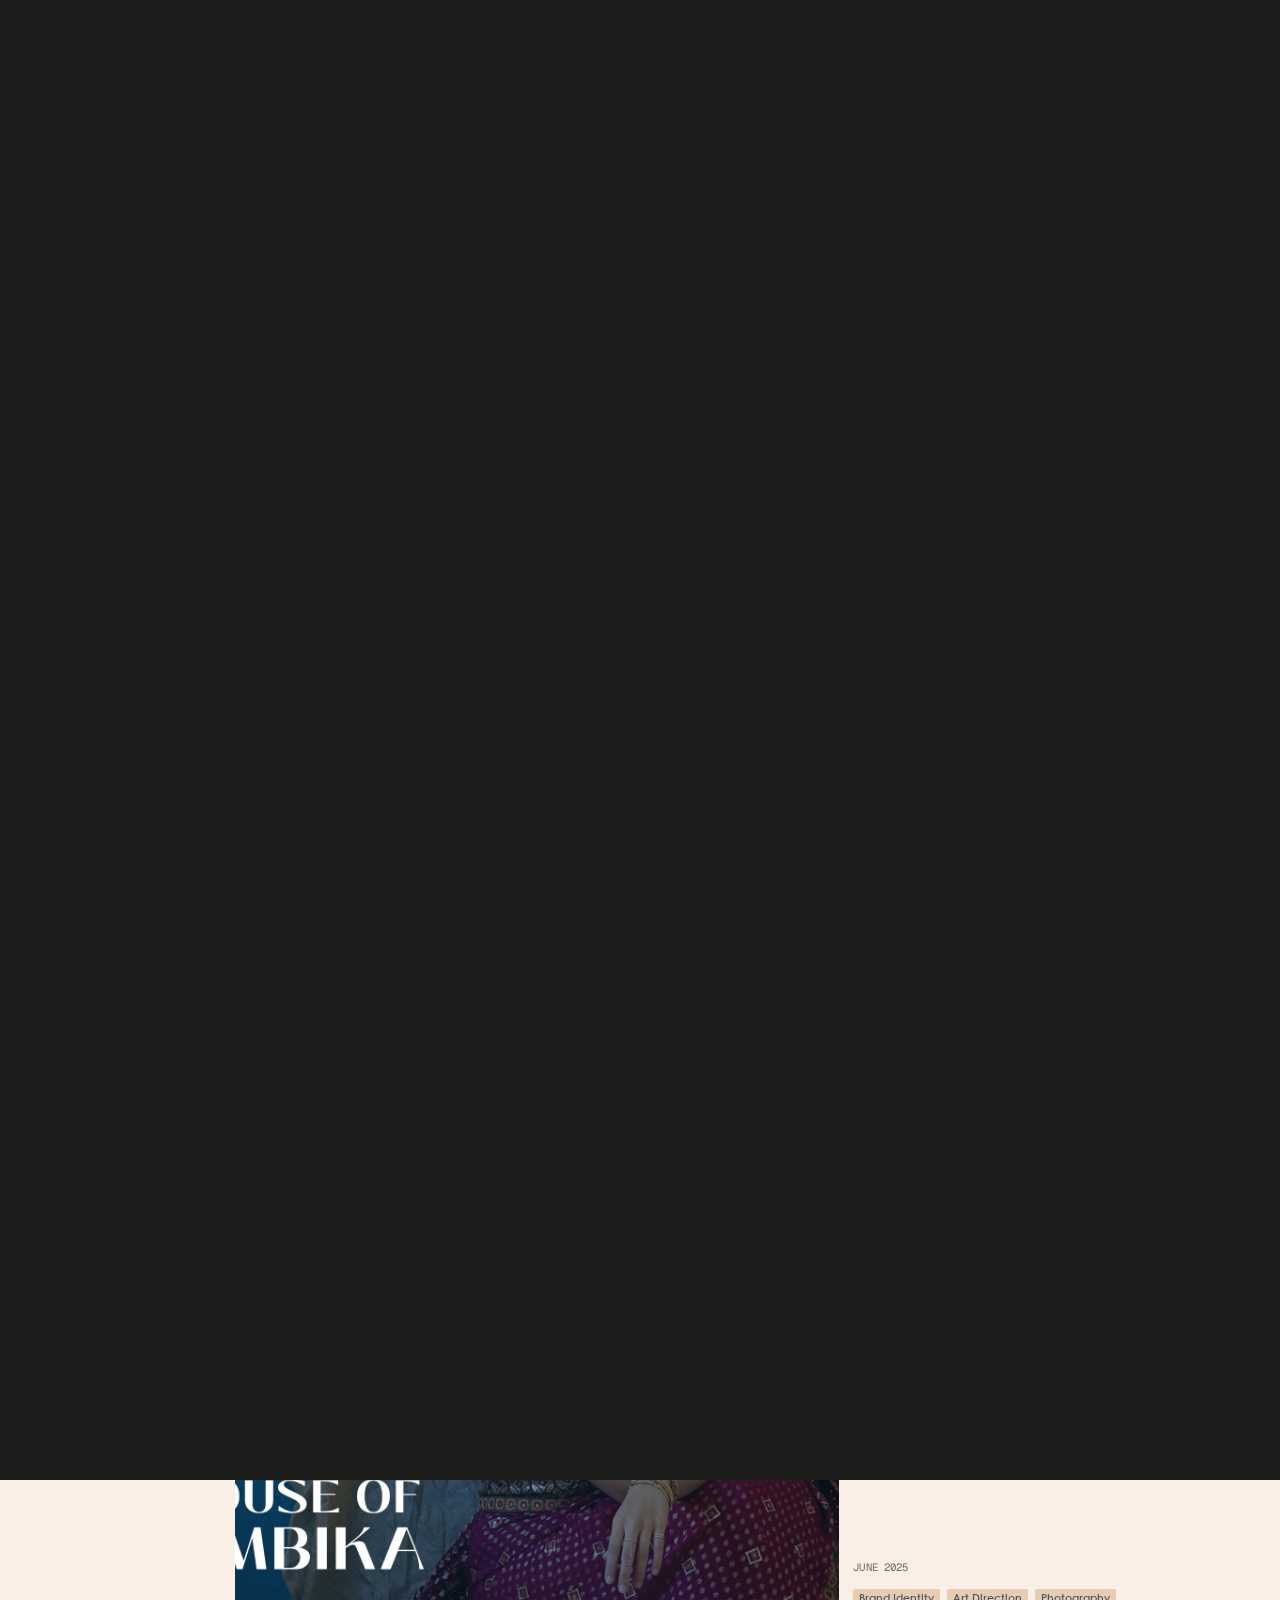
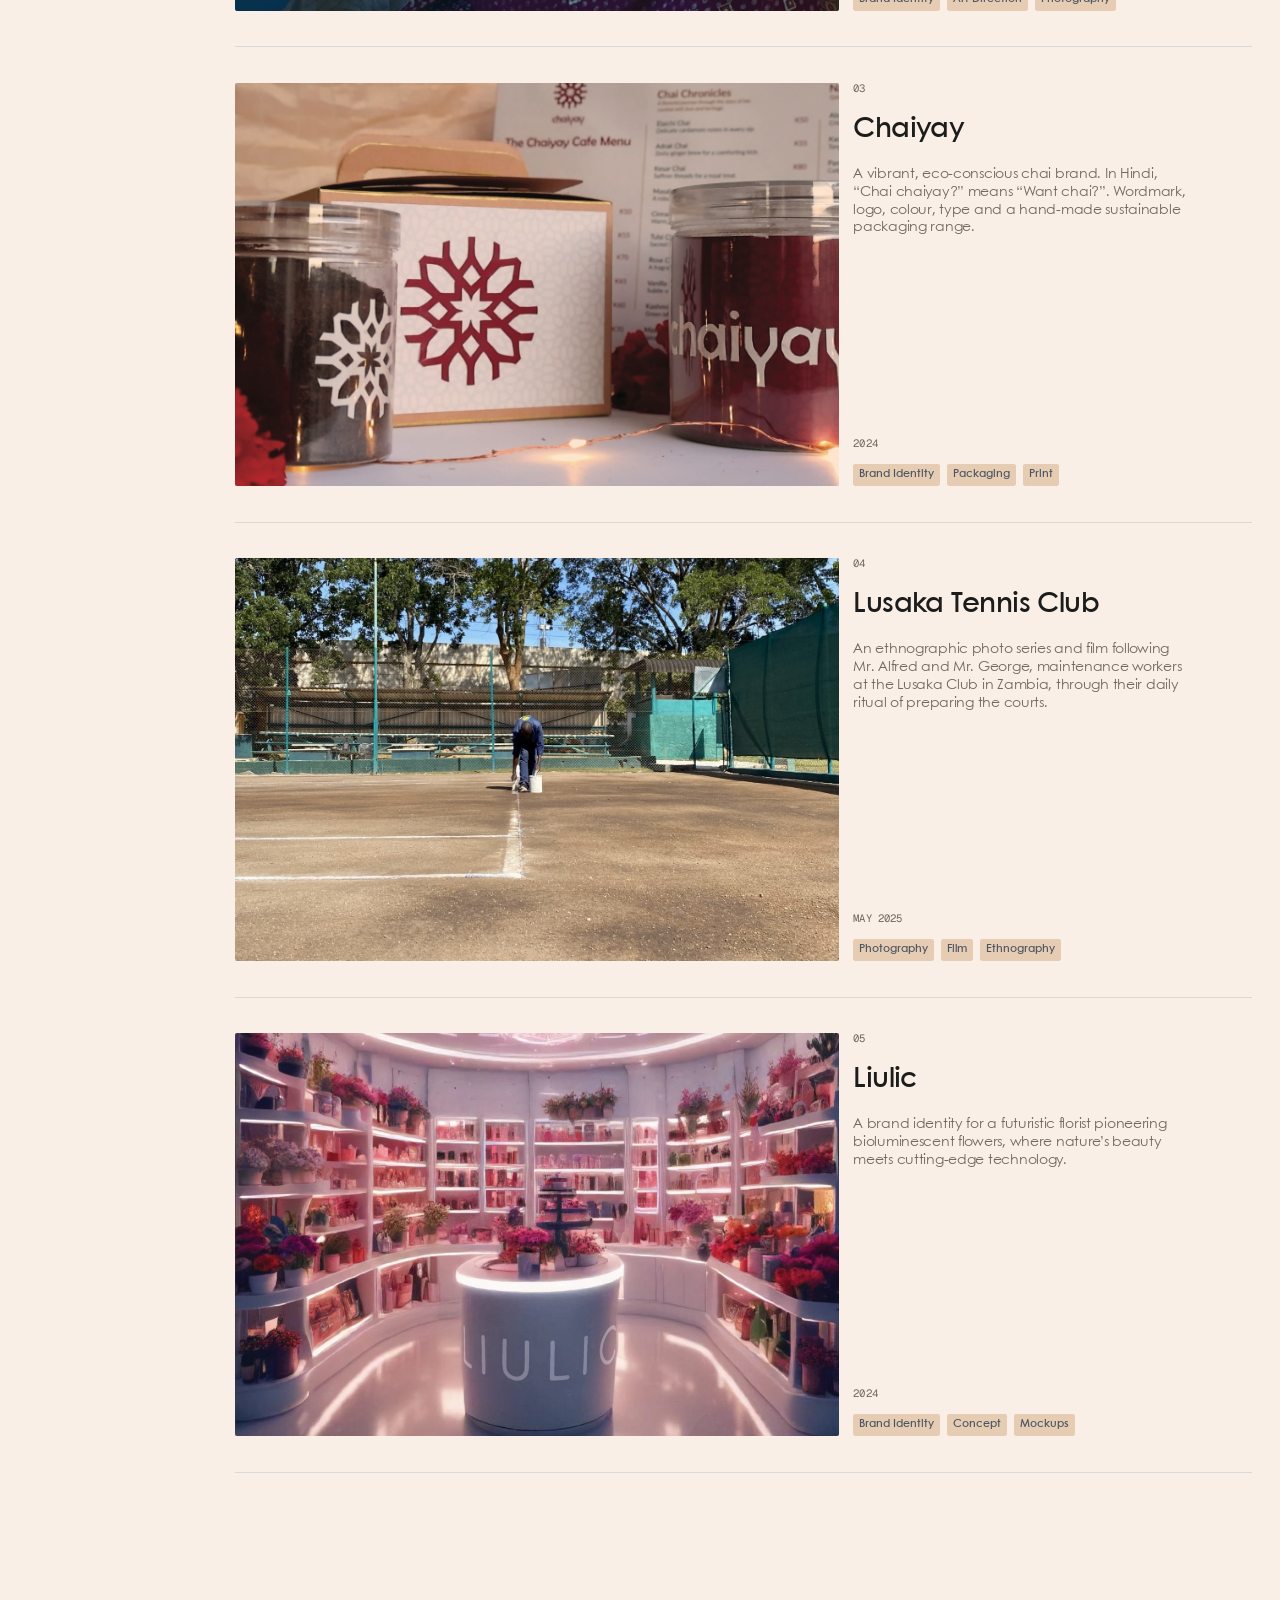
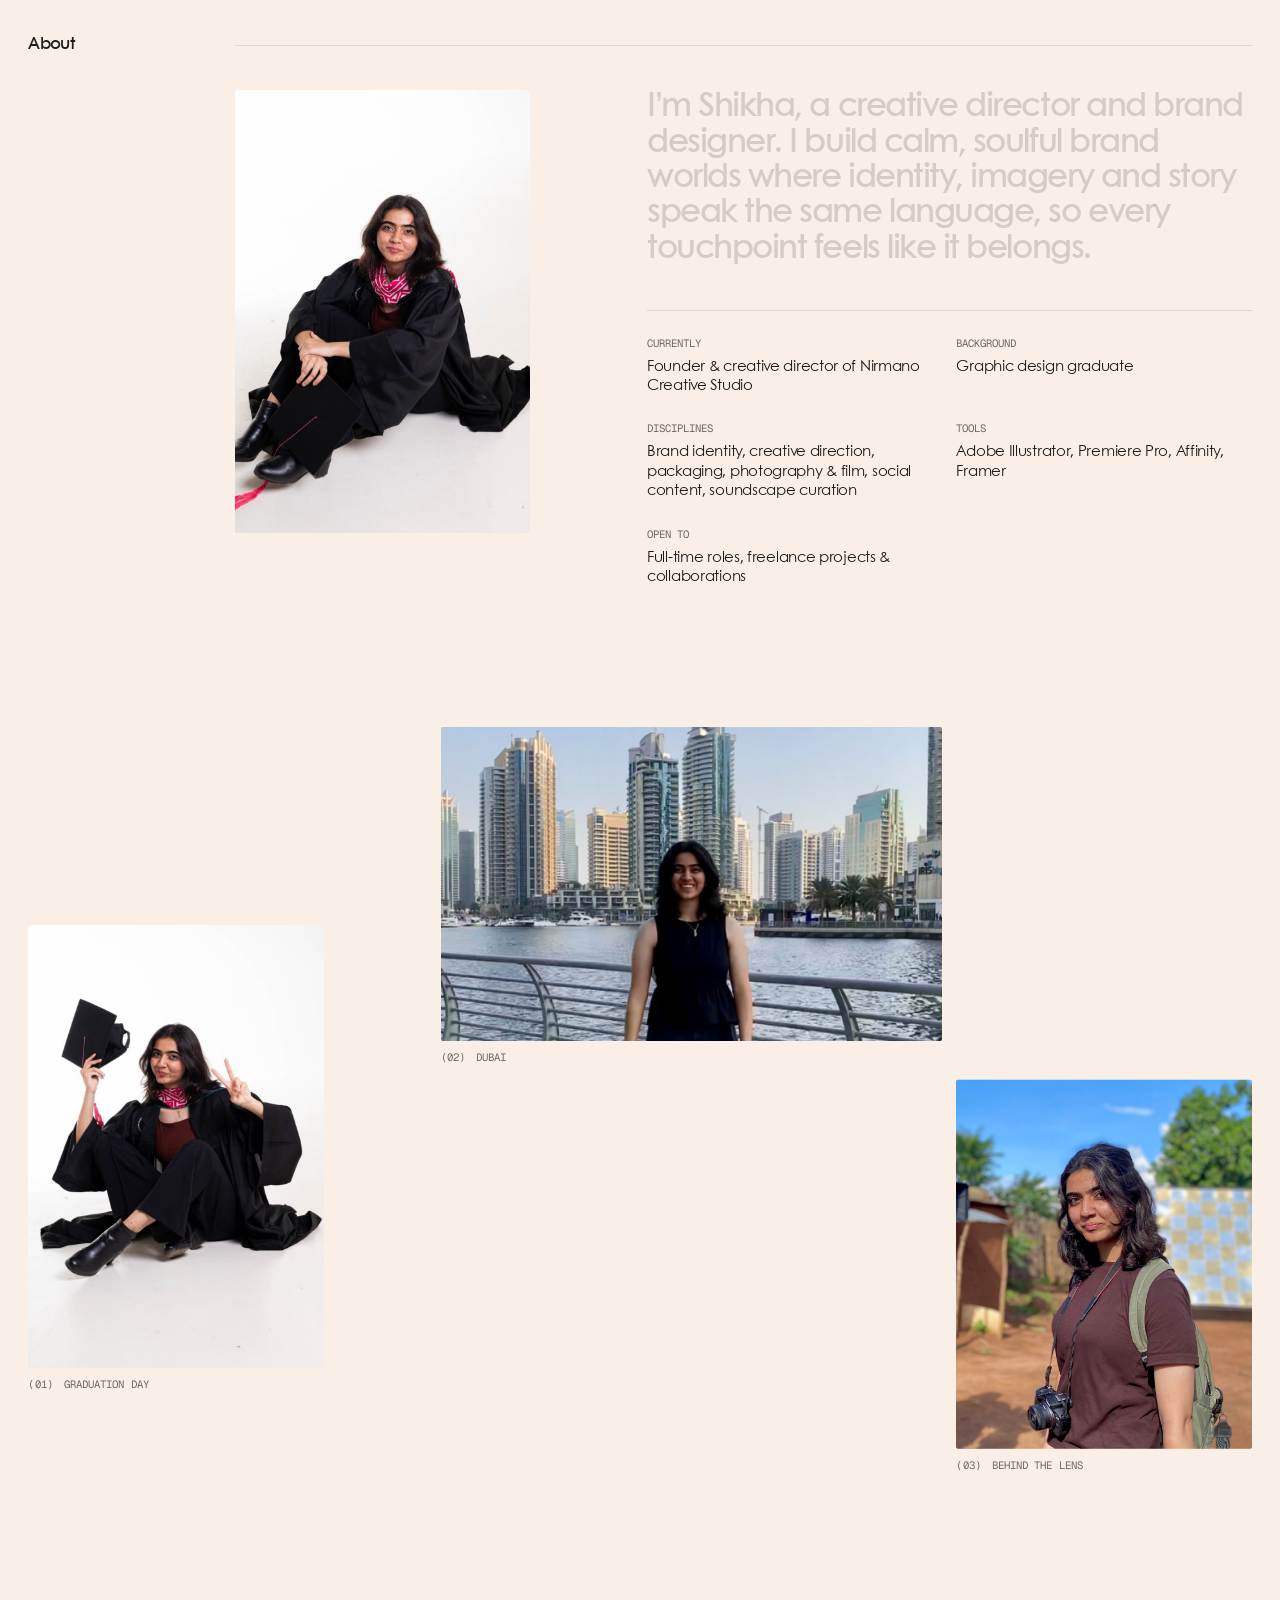
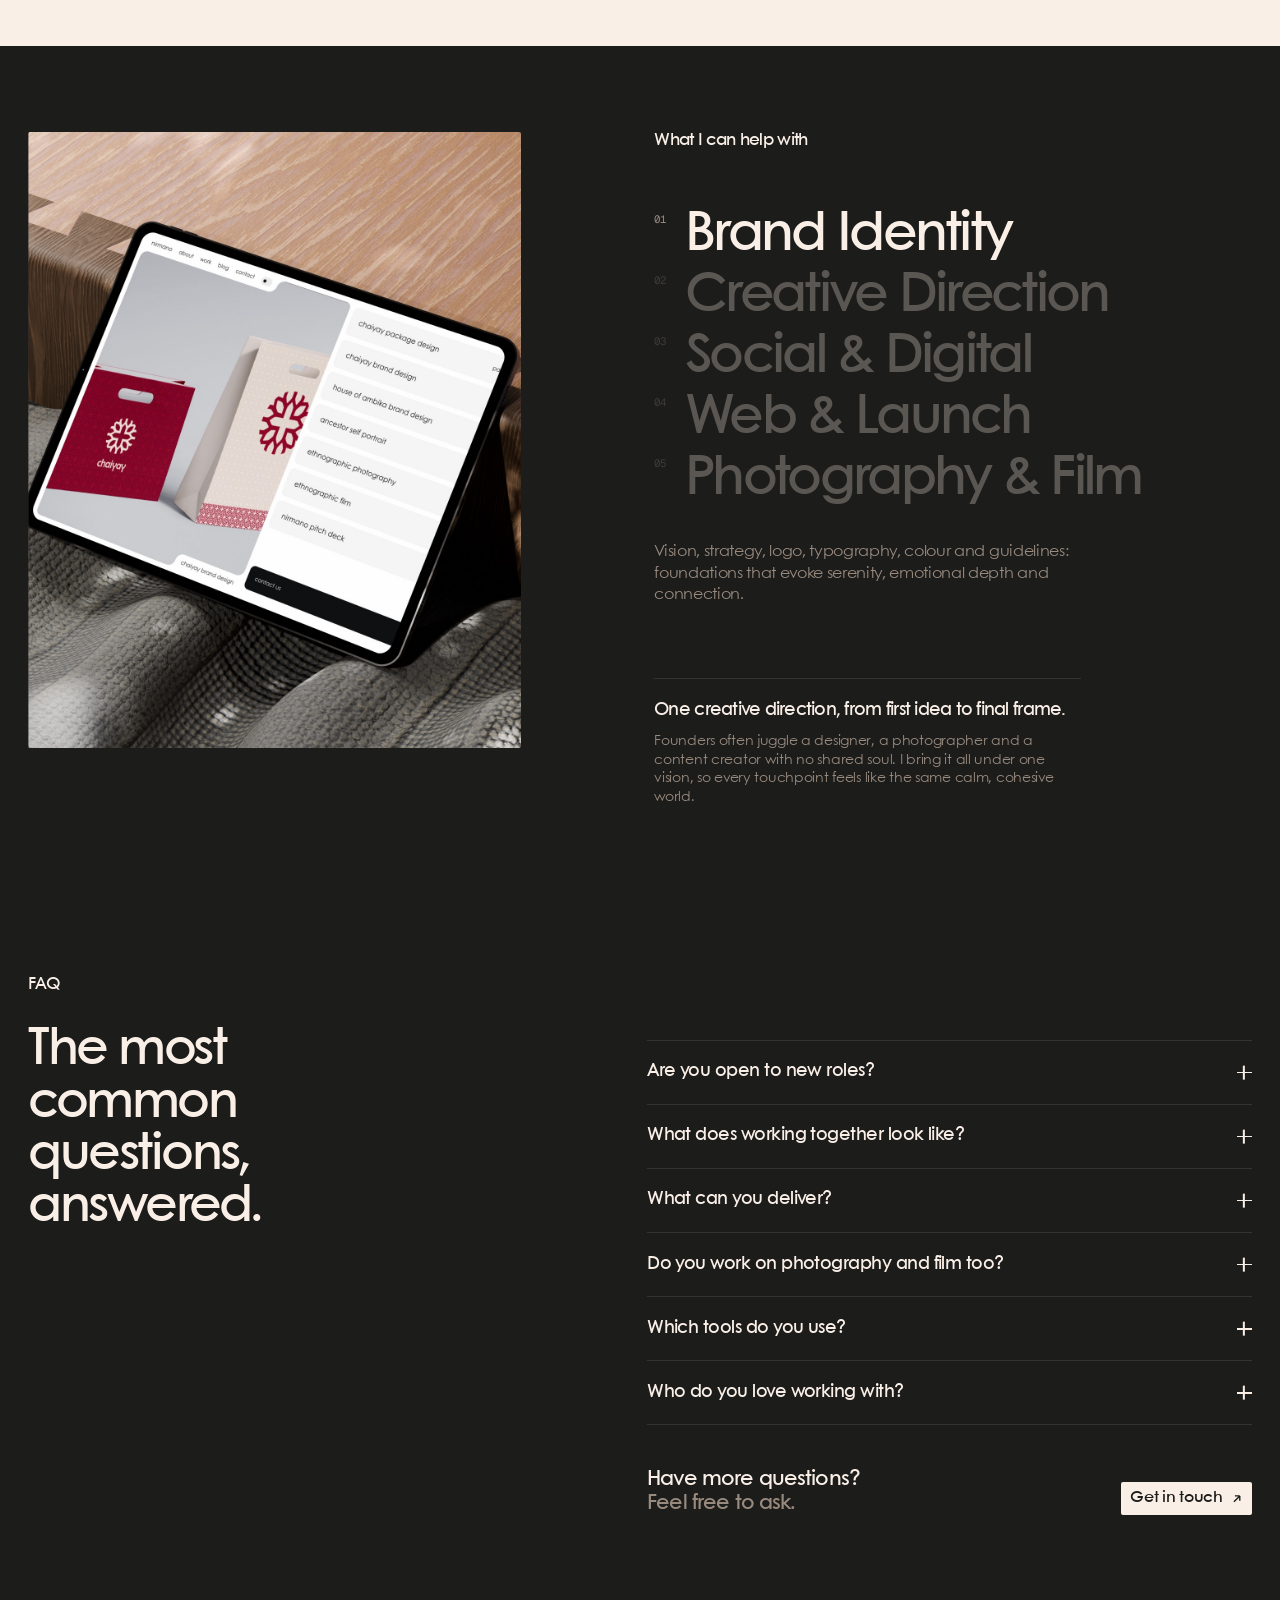
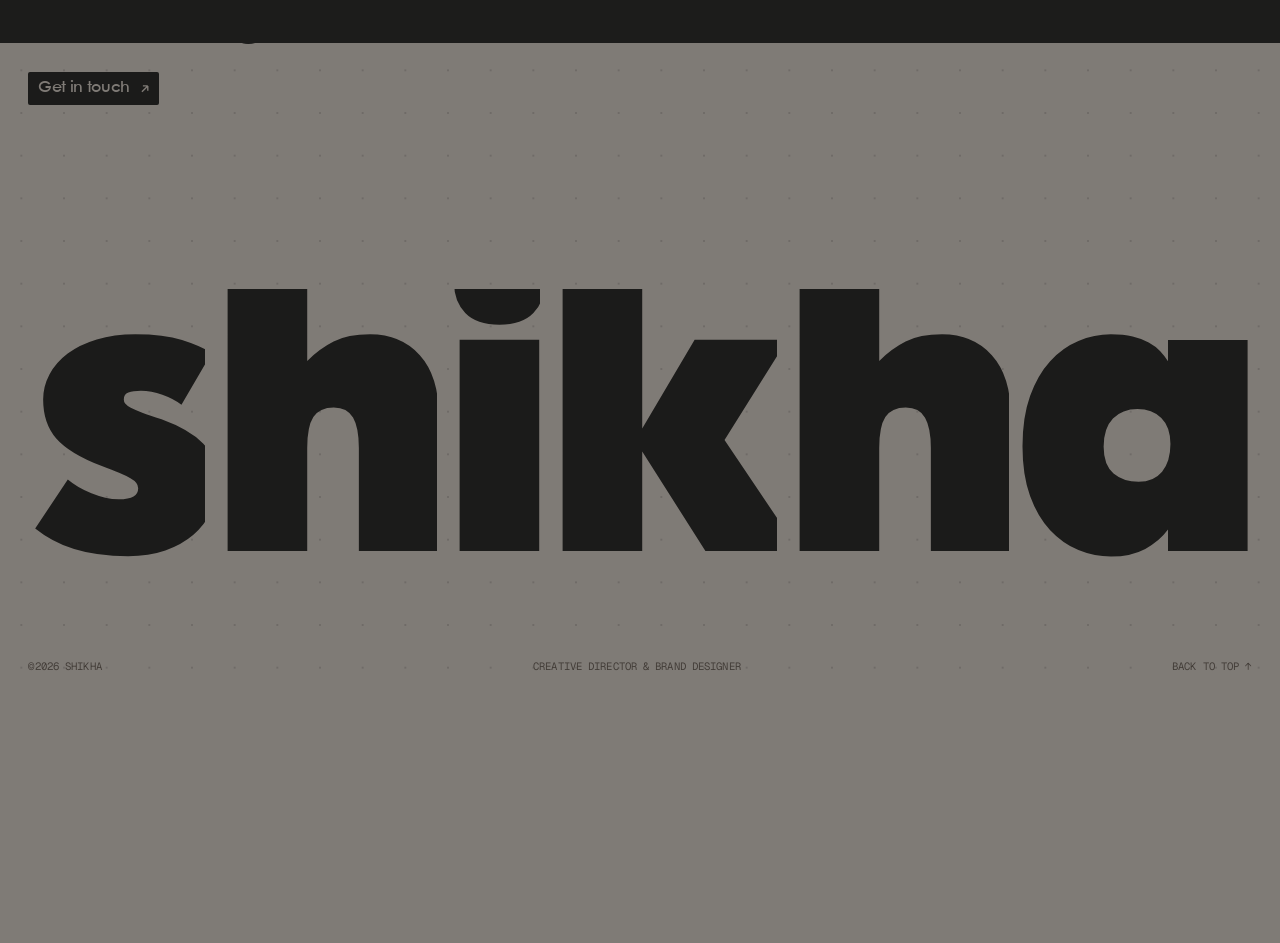
==== commit 1f78674b: "Switch to "shikha" wordmark, Century Gothic, new email - Name shown as lowercase "shikha" across her" ====
--- a/index.html
+++ b/index.html
@@ -15,7 +15,10 @@
   <link rel="apple-touch-icon" href="assets/apple-touch-icon.png">
   <link rel="preconnect" href="https://fonts.googleapis.com">
   <link rel="preconnect" href="https://fonts.gstatic.com" crossorigin>
-  <link href="https://fonts.googleapis.com/css2?family=Funnel+Display:wght@400..800&family=Geist+Mono:wght@400;500&family=Geist:wght@300..700&display=swap" rel="stylesheet">
+  <link href="https://fonts.googleapis.com/css2?family=Geist+Mono:wght@400;500&display=swap" rel="stylesheet">
+  <link rel="preload" href="assets/fonts/century-gothic-regular.ttf" as="font" type="font/ttf" crossorigin>
+  <link rel="preload" href="assets/fonts/century-gothic-semibold.ttf" as="font" type="font/ttf" crossorigin>
+  <link rel="preload" href="assets/fonts/century-gothic-black.ttf" as="font" type="font/ttf" crossorigin>
   <link rel="stylesheet" href="css/style.css">
   <script>document.documentElement.classList.add('js');</script>
   <script type="application/ld+json">
--- a/css/style.css
+++ b/css/style.css
@@ -1,6 +1,13 @@
 /* =====================================================================
    Shikha Jaswal: portfolio
    ===================================================================== */
+
+/* ---------- Fonts: Century Gothic Paneuropean (self-hosted) ---------- */
+@font-face { font-family: "Century Gothic Paneuropean"; src: url("../assets/fonts/century-gothic-regular.ttf") format("truetype"); font-weight: 400; font-style: normal; font-display: swap; }
+@font-face { font-family: "Century Gothic Paneuropean"; src: url("../assets/fonts/century-gothic-italic.ttf") format("truetype"); font-weight: 400; font-style: italic; font-display: swap; }
+@font-face { font-family: "Century Gothic Paneuropean"; src: url("../assets/fonts/century-gothic-semibold.ttf") format("truetype"); font-weight: 500 600; font-style: normal; font-display: swap; }
+@font-face { font-family: "Century Gothic Paneuropean"; src: url("../assets/fonts/century-gothic-bold.ttf") format("truetype"); font-weight: 700; font-style: normal; font-display: swap; }
+@font-face { font-family: "Century Gothic Paneuropean"; src: url("../assets/fonts/century-gothic-black.ttf") format("truetype"); font-weight: 800 900; font-style: normal; font-display: swap; }
 
 /* ---------- Tokens & fluid scaling ---------- */
 :root {
@@ -14,9 +21,9 @@
   --divider: #d9d9d9;
   --divider-dark: #34332f;
 
-  --font-sans: 'Geist', Arial, sans-serif;
+  --font-sans: "Century Gothic Paneuropean", "Century Gothic", Futura, "Avenir Next", Arial, sans-serif;
   --font-mono: 'Geist Mono', ui-monospace, Menlo, monospace;
-  --font-display: 'Funnel Display', 'Geist', Arial, sans-serif;
+  --font-display: "Century Gothic Paneuropean", "Century Gothic", Futura, Arial, sans-serif;
 
   --ease-out: cubic-bezier(.16, 1, .3, 1);
   --ease-in-out: cubic-bezier(.76, 0, .24, 1);
@@ -43,7 +50,7 @@
 body {
   font-family: var(--font-sans);
   font-size: var(--size-font);
-  font-weight: 500;
+  font-weight: 400;
   line-height: 1.4;
   color: var(--dark-bg);
   background: var(--light-bg);
@@ -126,7 +133,7 @@
 .loader { position: fixed; inset: 0; z-index: 150; pointer-events: none; }
 .loader__bg { position: absolute; inset: 0; background: var(--light-bg); }
 .loader__inner { position: absolute; inset: 0; display: grid; place-items: center; }
-.loader__word { grid-area: 1 / 1; font-family: var(--font-display); font-weight: 700; font-size: 3.2em; letter-spacing: -.045em; line-height: 1; visibility: hidden; }
+.loader__word { grid-area: 1 / 1; font-family: var(--font-display); font-weight: 900; font-size: 3.2em; letter-spacing: -.045em; line-height: 1; visibility: hidden; }
 .loader__bar { position: absolute; left: var(--gutter); right: var(--gutter); bottom: 2em; height: 1px; background: rgba(28,28,27,.12); }
 .loader__progress { height: 100%; background: var(--dark-bg); transform: scaleX(0); transform-origin: left; }
 .loader.is-done { display: none; }
@@ -178,7 +185,7 @@
 .hero__scroll { color: var(--p-dark); }
 
 .bigname {
-  font-family: var(--font-display); font-weight: 700; letter-spacing: -.055em; line-height: .78;
+  font-family: var(--font-display); font-weight: 900; letter-spacing: -.055em; line-height: .78;
   white-space: nowrap; display: flex; justify-content: space-between; gap: .25em;
   font-size: 15vw; /* refined by JS to fit the width exactly */
   padding-top: .06em;
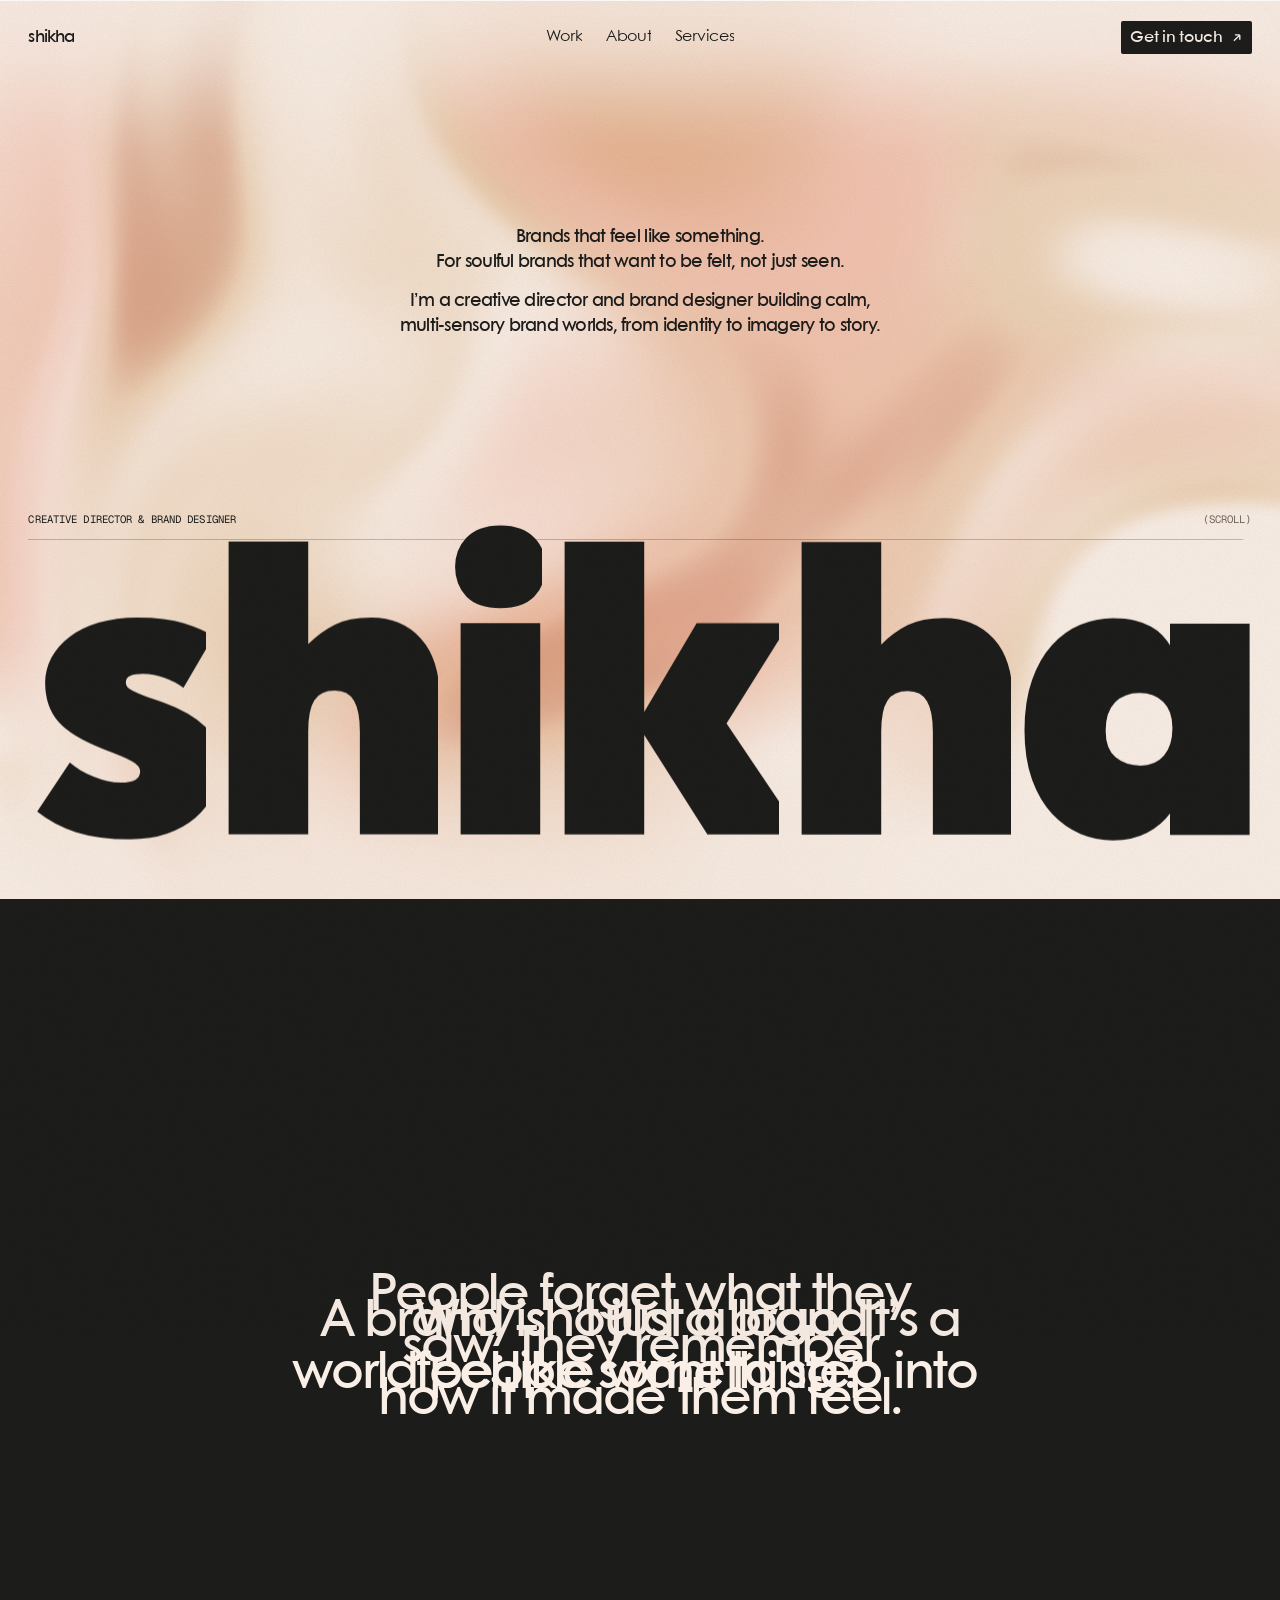
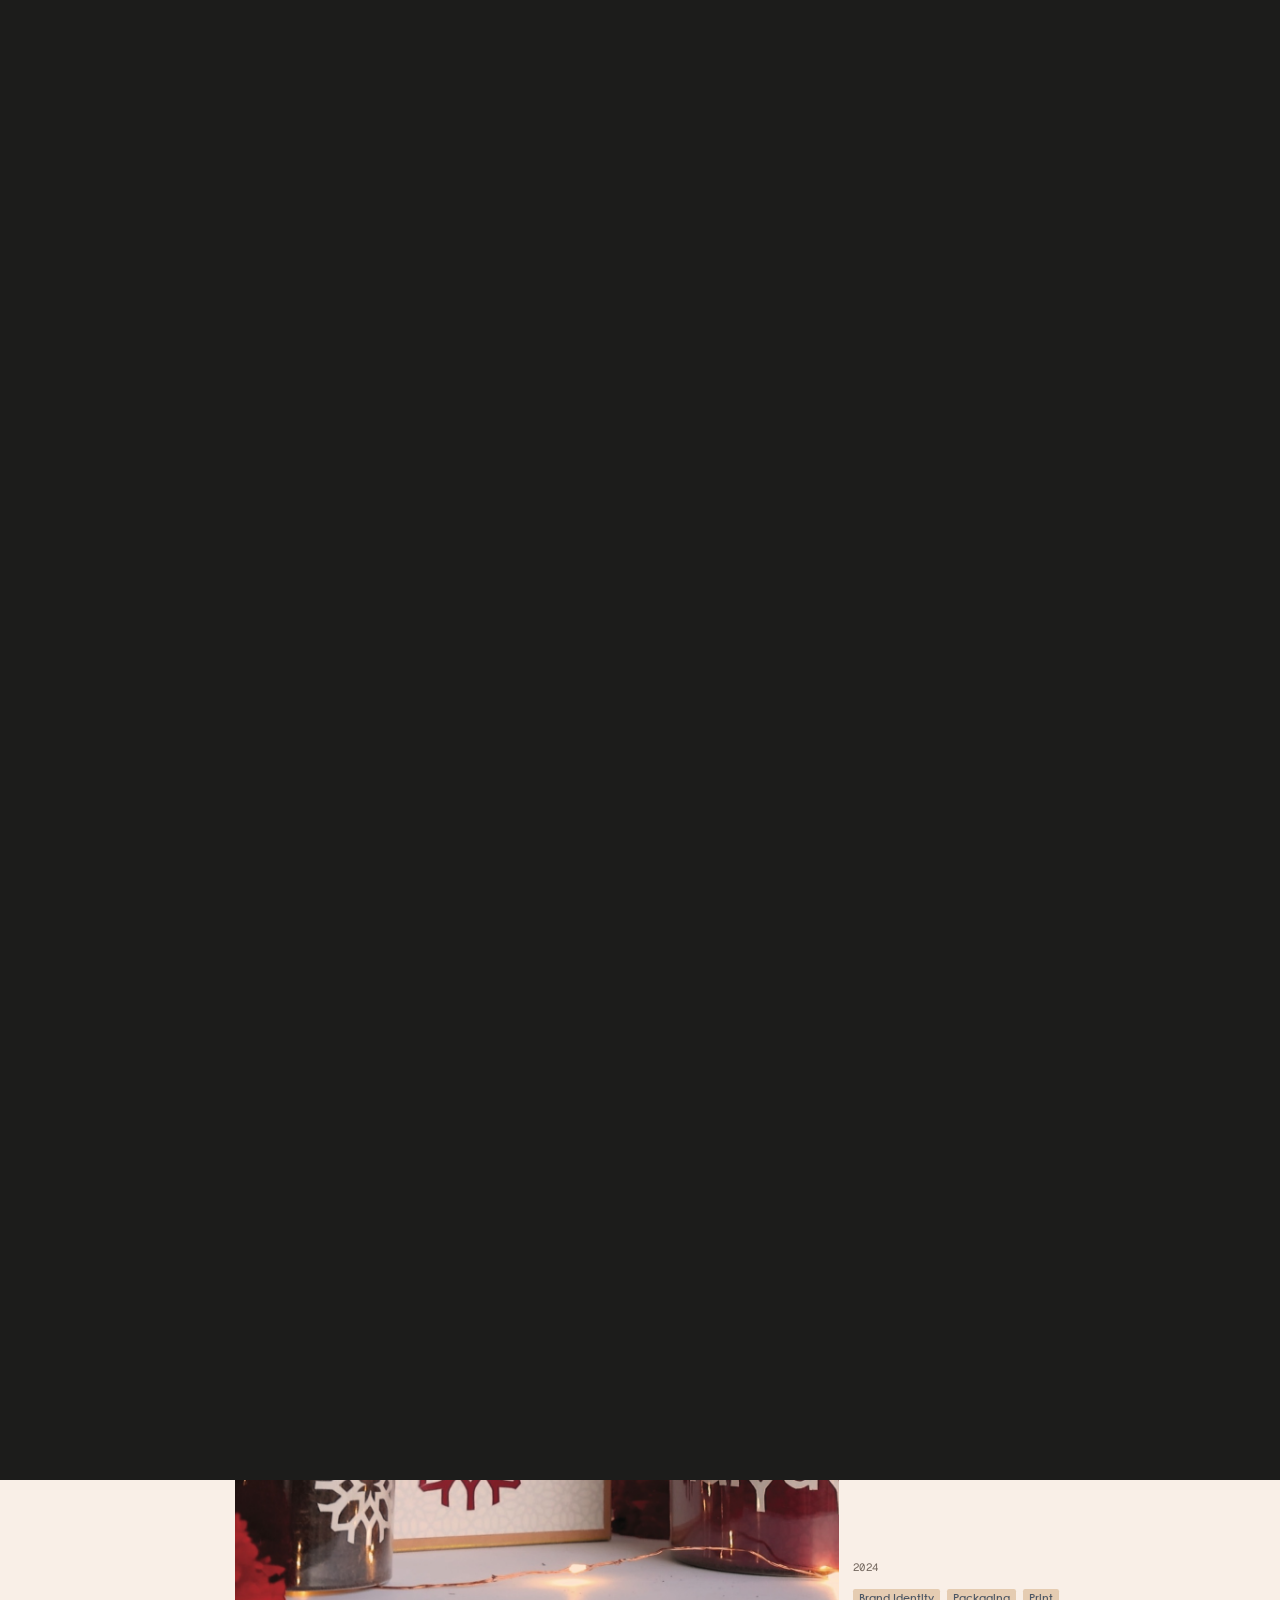
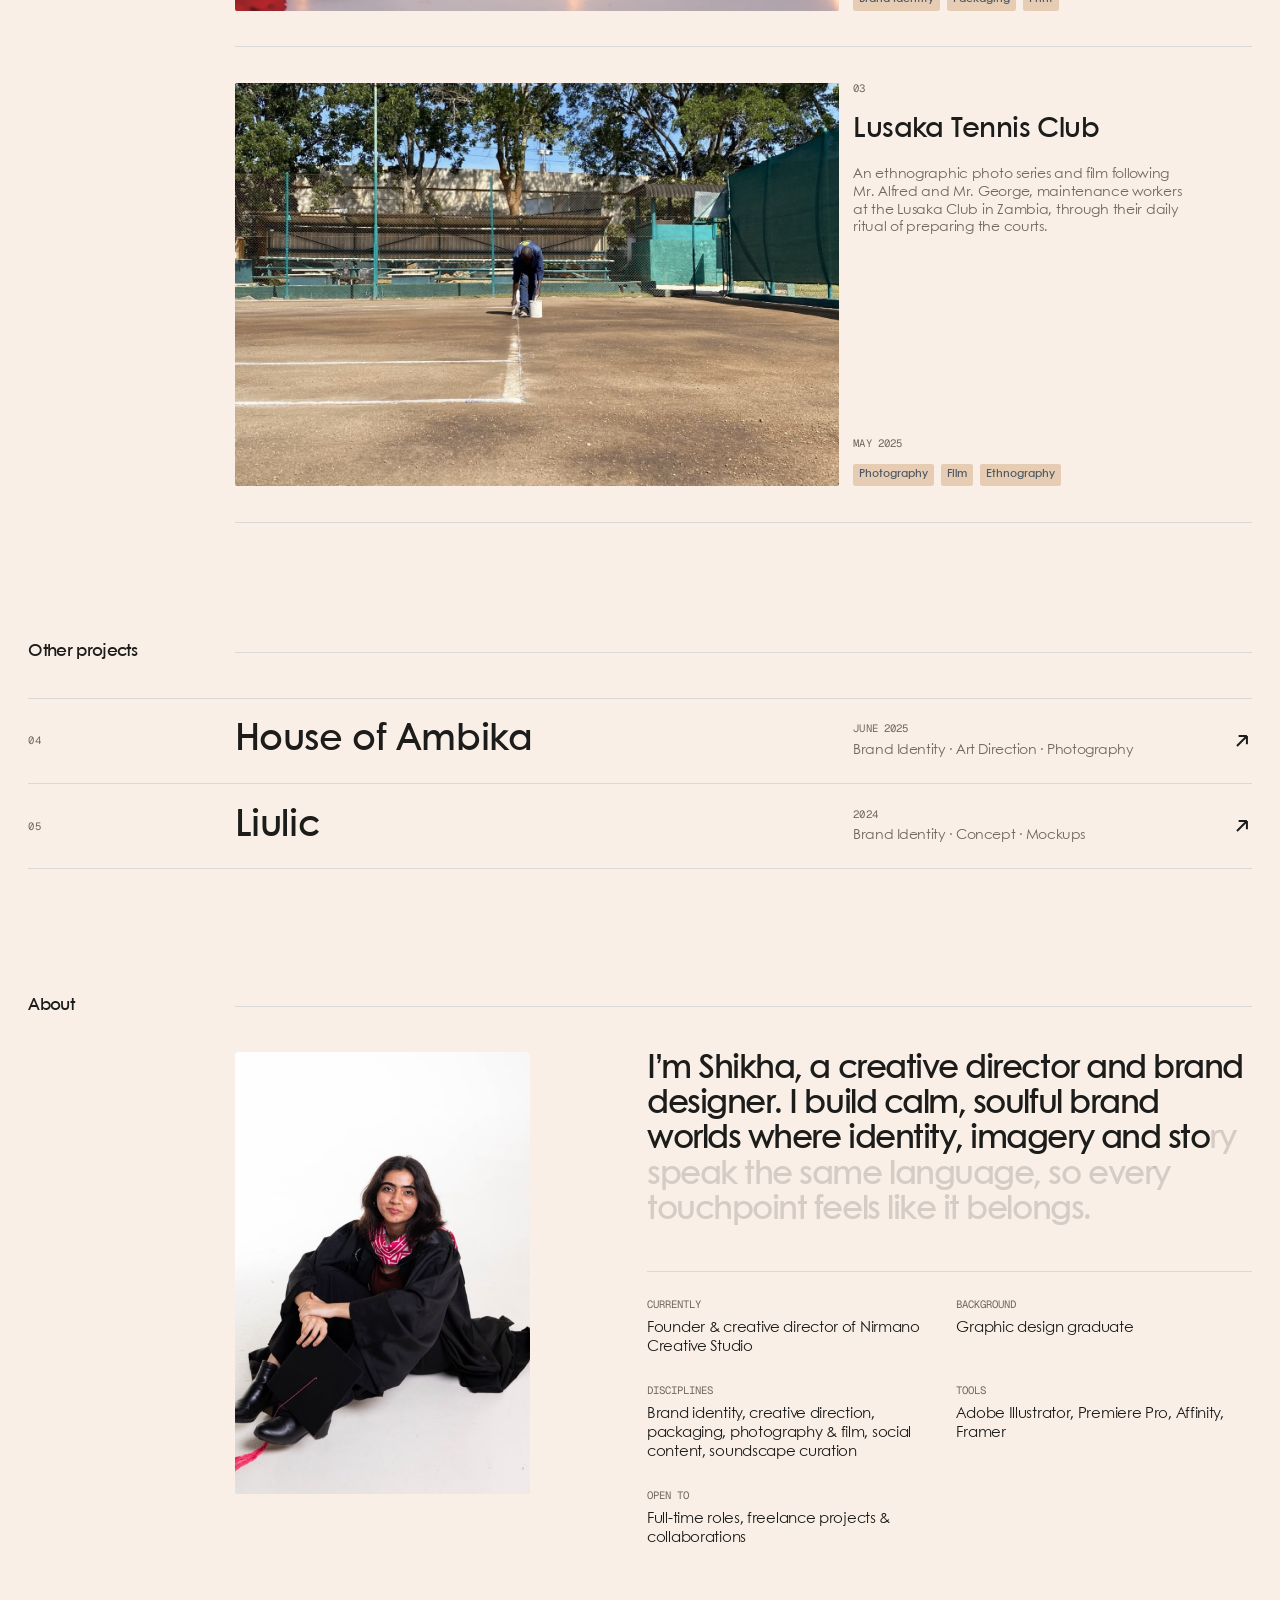
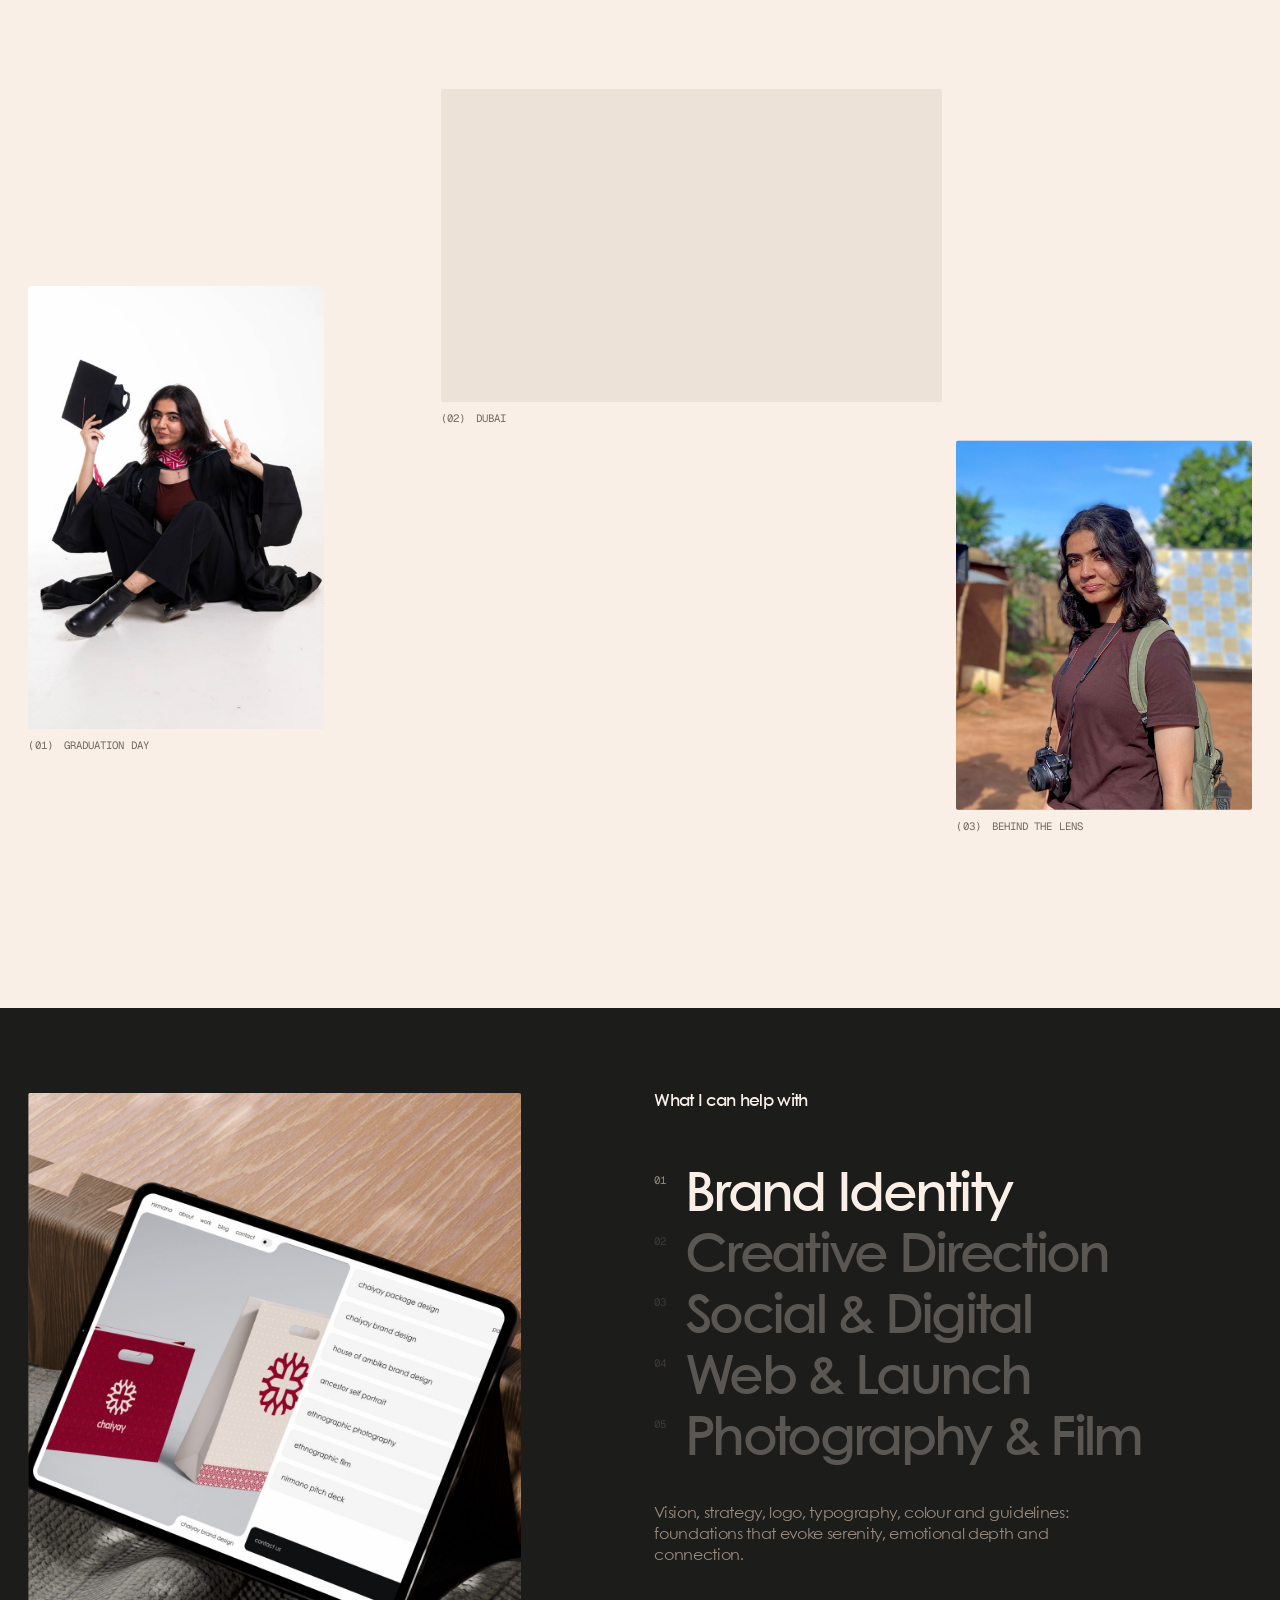
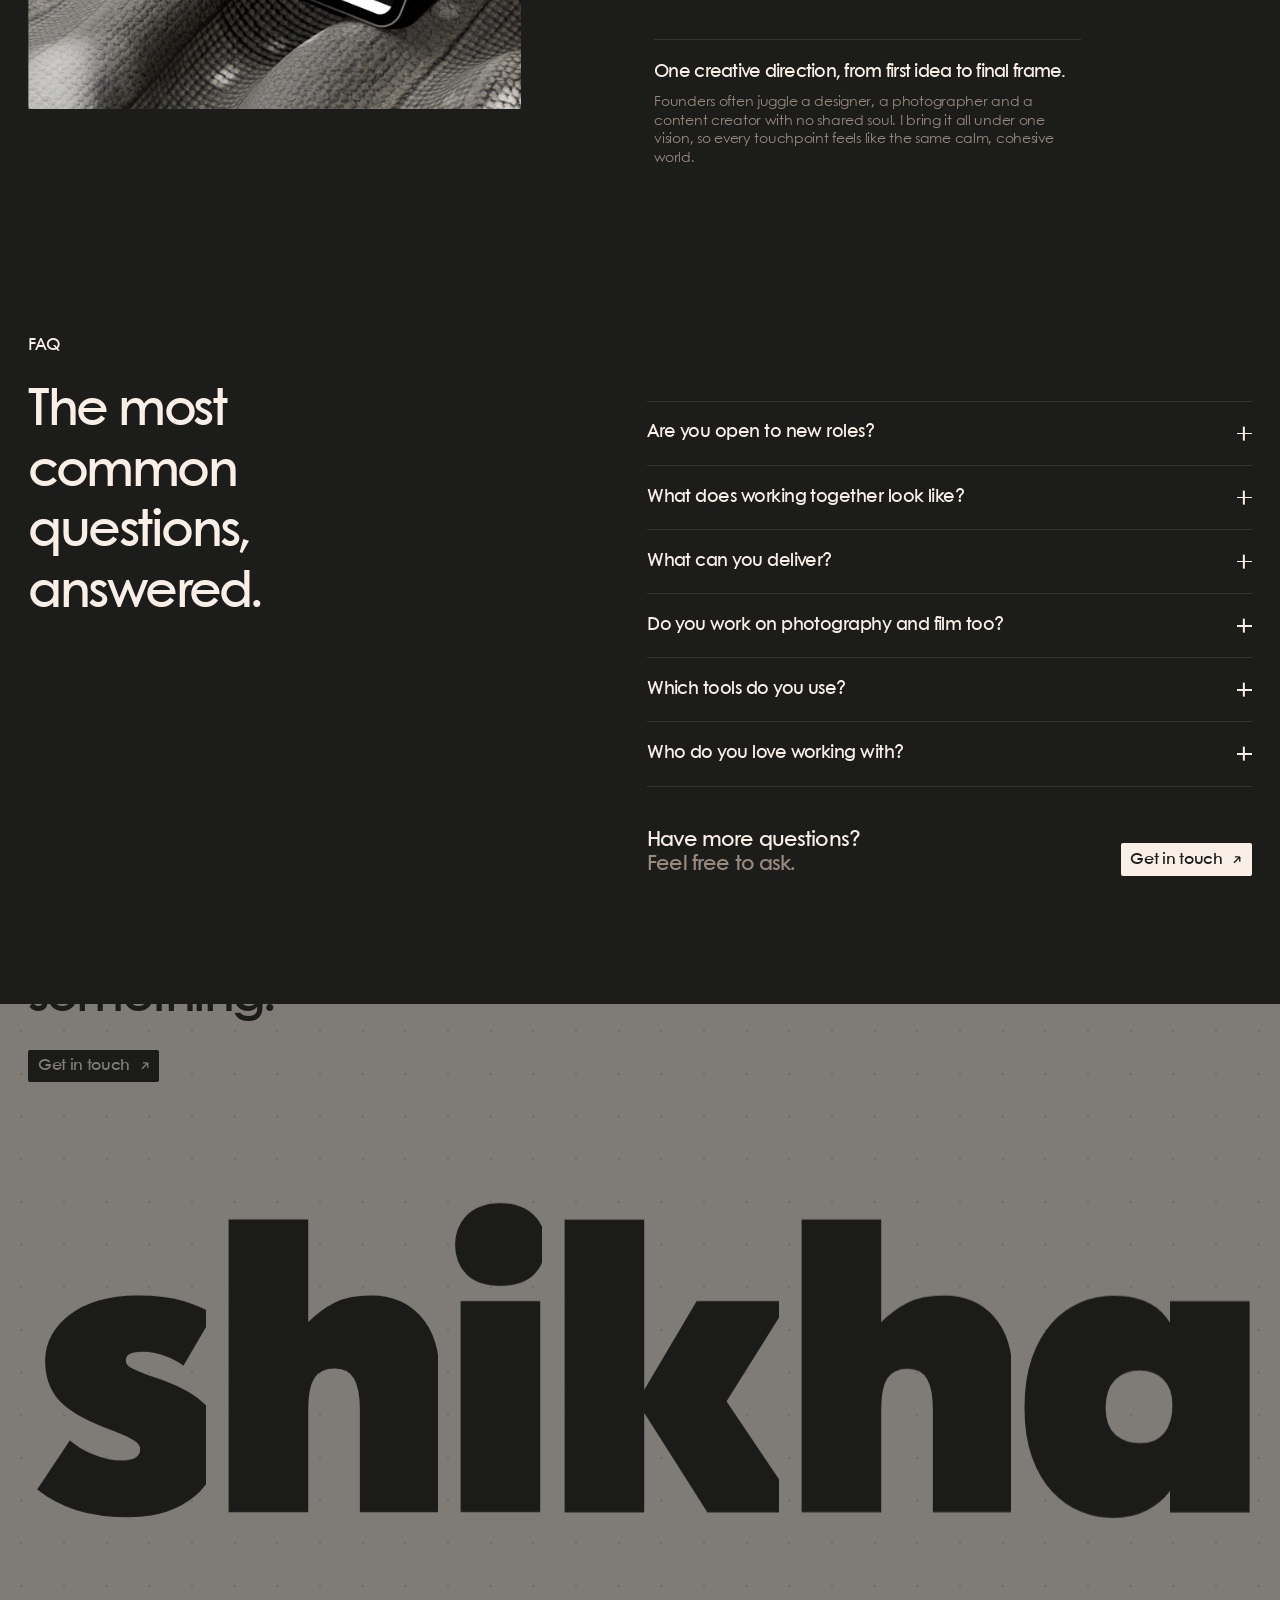
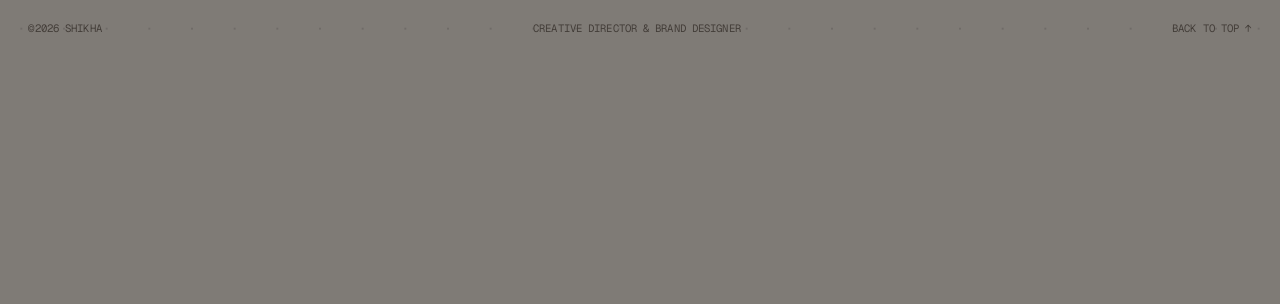
==== commit daf520d5: "Fix clipped Century Gothic glyphs, center name, add Other projects - Give SplitText and letter masks" ====
--- a/index.html
+++ b/index.html
@@ -85,6 +85,18 @@
       </div>
     </section>
 
+    <!-- OTHER PROJECTS -->
+    <section class="others" id="other-projects" data-theme-section="light" data-others>
+      <div class="container">
+        <div class="label-row">
+          <div class="label">Other projects</div>
+          <div class="label-row__divider"></div>
+        </div>
+        <div class="others__list" data-others-list></div>
+      </div>
+      <div class="others__preview" data-others-preview aria-hidden="true"></div>
+    </section>
+
     <!-- ABOUT -->
     <section class="about" id="about" data-theme-section="light">
       <div class="container">
--- a/css/style.css
+++ b/css/style.css
@@ -125,6 +125,8 @@
 .sr-only { position: absolute !important; width: 1px; height: 1px; padding: 0; margin: -1px; overflow: hidden; clip: rect(0 0 0 0); white-space: nowrap; border: 0; }
 
 /* Split-text helpers */
+/* SplitText masks: give tall ascenders and descenders room so nothing gets sliced */
+[style*="overflow: clip"] { padding-top: .16em; padding-bottom: .2em; margin-top: -.16em; margin-bottom: -.2em; }
 .line-mask { overflow: clip; padding-bottom: .08em; margin-bottom: -.08em; }
 
 /* =====================================================================
@@ -186,12 +188,12 @@
 
 .bigname {
   font-family: var(--font-display); font-weight: 900; letter-spacing: -.055em; line-height: .78;
-  white-space: nowrap; display: flex; justify-content: space-between; gap: .25em;
+  white-space: nowrap; display: flex; justify-content: center; gap: .25em;
   font-size: 15vw; /* refined by JS to fit the width exactly */
   padding-top: .06em;
 }
 .bigname__word { display: inline-flex; }
-.bigname .char-mask { overflow: clip; display: inline-block; padding-bottom: .2em; margin-bottom: -.2em; }
+.bigname .char-mask { overflow: clip; display: inline-block; padding: .3em 0 .2em; margin: -.3em 0 -.2em; }
 .bigname .char { display: inline-block; will-change: transform; }
 
 /* =====================================================================
@@ -244,6 +246,30 @@
 .work__tags { display: flex; flex-wrap: wrap; gap: .5em; }
 .work__divider-row { display: grid; grid-template-columns: repeat(12, minmax(0, 1fr)); column-gap: var(--gap); }
 .work__divider { grid-column: 3 / 13; height: 1px; background: var(--divider); margin: 2.5em 0; transform-origin: left center; }
+
+/* Other projects: compact list */
+.others { position: relative; background: var(--light-bg); padding: 2em 0 4em; }
+.others__list { border-bottom: 1px solid var(--divider); }
+.others__item {
+  display: grid; grid-template-columns: repeat(12, minmax(0, 1fr)); column-gap: var(--gap); align-items: center;
+  padding: 1.6em 0; border-top: 1px solid var(--divider); letter-spacing: -.03em;
+  transition: opacity .45s;
+}
+.others__num { grid-column: 1 / 3; color: var(--p-dark); }
+.others__thumb { display: none; }
+.others__title { grid-column: 3 / 9; font-size: 2.6em; font-weight: 600; line-height: 1.05; transition: transform .6s var(--ease-out); }
+.others__meta { grid-column: 9 / 12; display: flex; flex-direction: column; gap: .4em; color: var(--p-dark); line-height: 1.3; }
+.others__arrow { grid-column: 12 / 13; justify-self: end; width: 1.4em; height: 1.4em; transition: transform .6s var(--ease-out); }
+.others__list.is-hovering .others__item { opacity: .35; }
+.others__list.is-hovering .others__item:hover { opacity: 1; }
+.others__item:hover .others__title { transform: translateX(.35em); }
+.others__item:hover .others__arrow { transform: rotate(45deg); }
+.others__preview {
+  position: fixed; top: 0; left: 0; z-index: 40; pointer-events: none;
+  width: 22em; aspect-ratio: 4 / 3; overflow: hidden; border-radius: 2px; visibility: hidden;
+}
+.others__preview img { position: absolute; inset: 0; width: 100%; height: 100%; object-fit: cover; opacity: 0; transition: opacity .35s; }
+.others__preview img.is-active { opacity: 1; }
 
 /* Custom cursor */
 .cursor { position: fixed; top: 0; left: 0; z-index: 90; pointer-events: none; }
@@ -466,6 +492,14 @@
   .work__desc { gap: 1.5em; }
   .work__head { gap: 1em; }
   .work__title { font-size: 1.8em; }
+  .others__item { grid-template-columns: 5.5em 1fr auto; column-gap: 1em; row-gap: .3em; padding: 1.1em 0; }
+  .others__num { display: none; }
+  .others__thumb { display: block; grid-column: 1; grid-row: 1 / 3; aspect-ratio: 1; overflow: hidden; border-radius: 2px; }
+  .others__thumb img { width: 100%; height: 100%; object-fit: cover; }
+  .others__title { grid-column: 2; grid-row: 1; font-size: 1.6em; }
+  .others__meta { grid-column: 2; grid-row: 2; font-size: .9em; }
+  .others__arrow { grid-column: 3; grid-row: 1 / 3; align-self: center; width: 1.1em; height: 1.1em; }
+  .others__preview { display: none; }
   .about { padding-bottom: 12em; }
   .about__portrait { grid-column: 1 / 13; aspect-ratio: 4 / 5; margin-bottom: 2.5em; }
   .about__content { grid-column: 1 / 13; }
